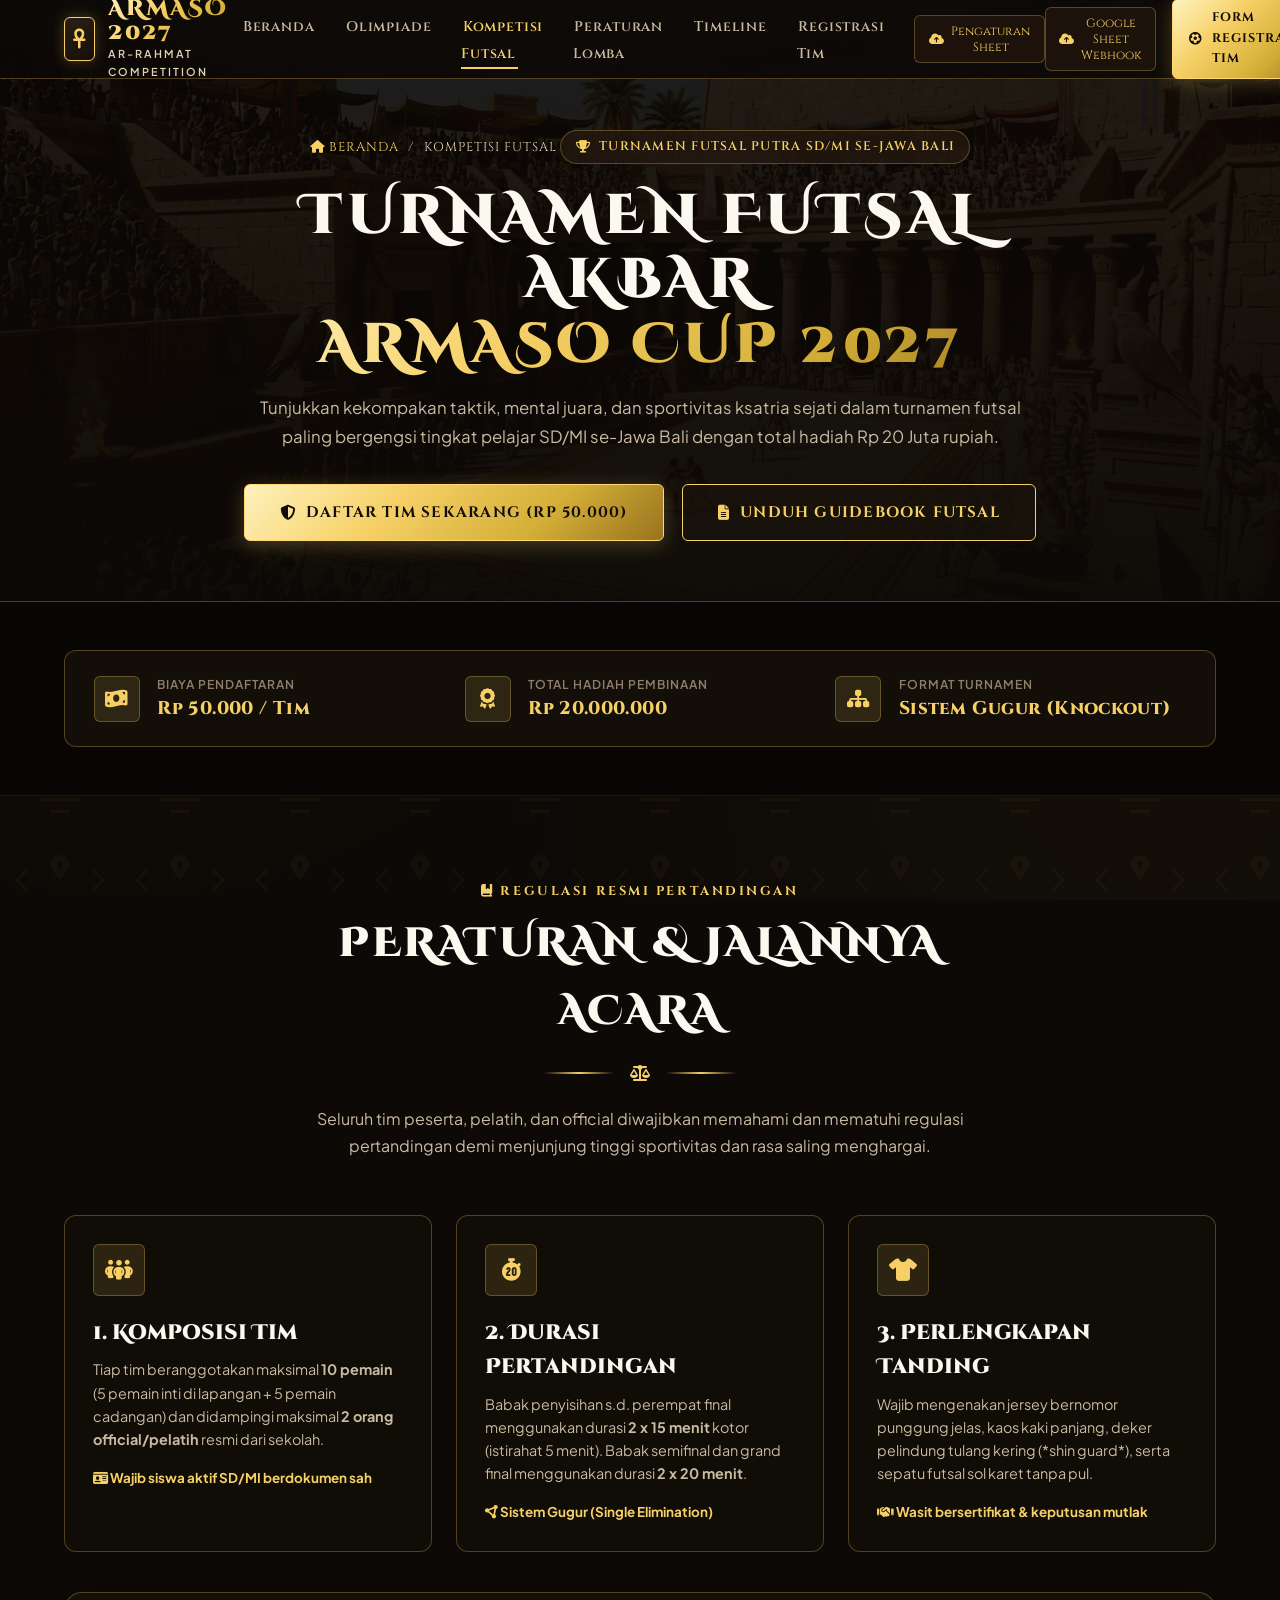
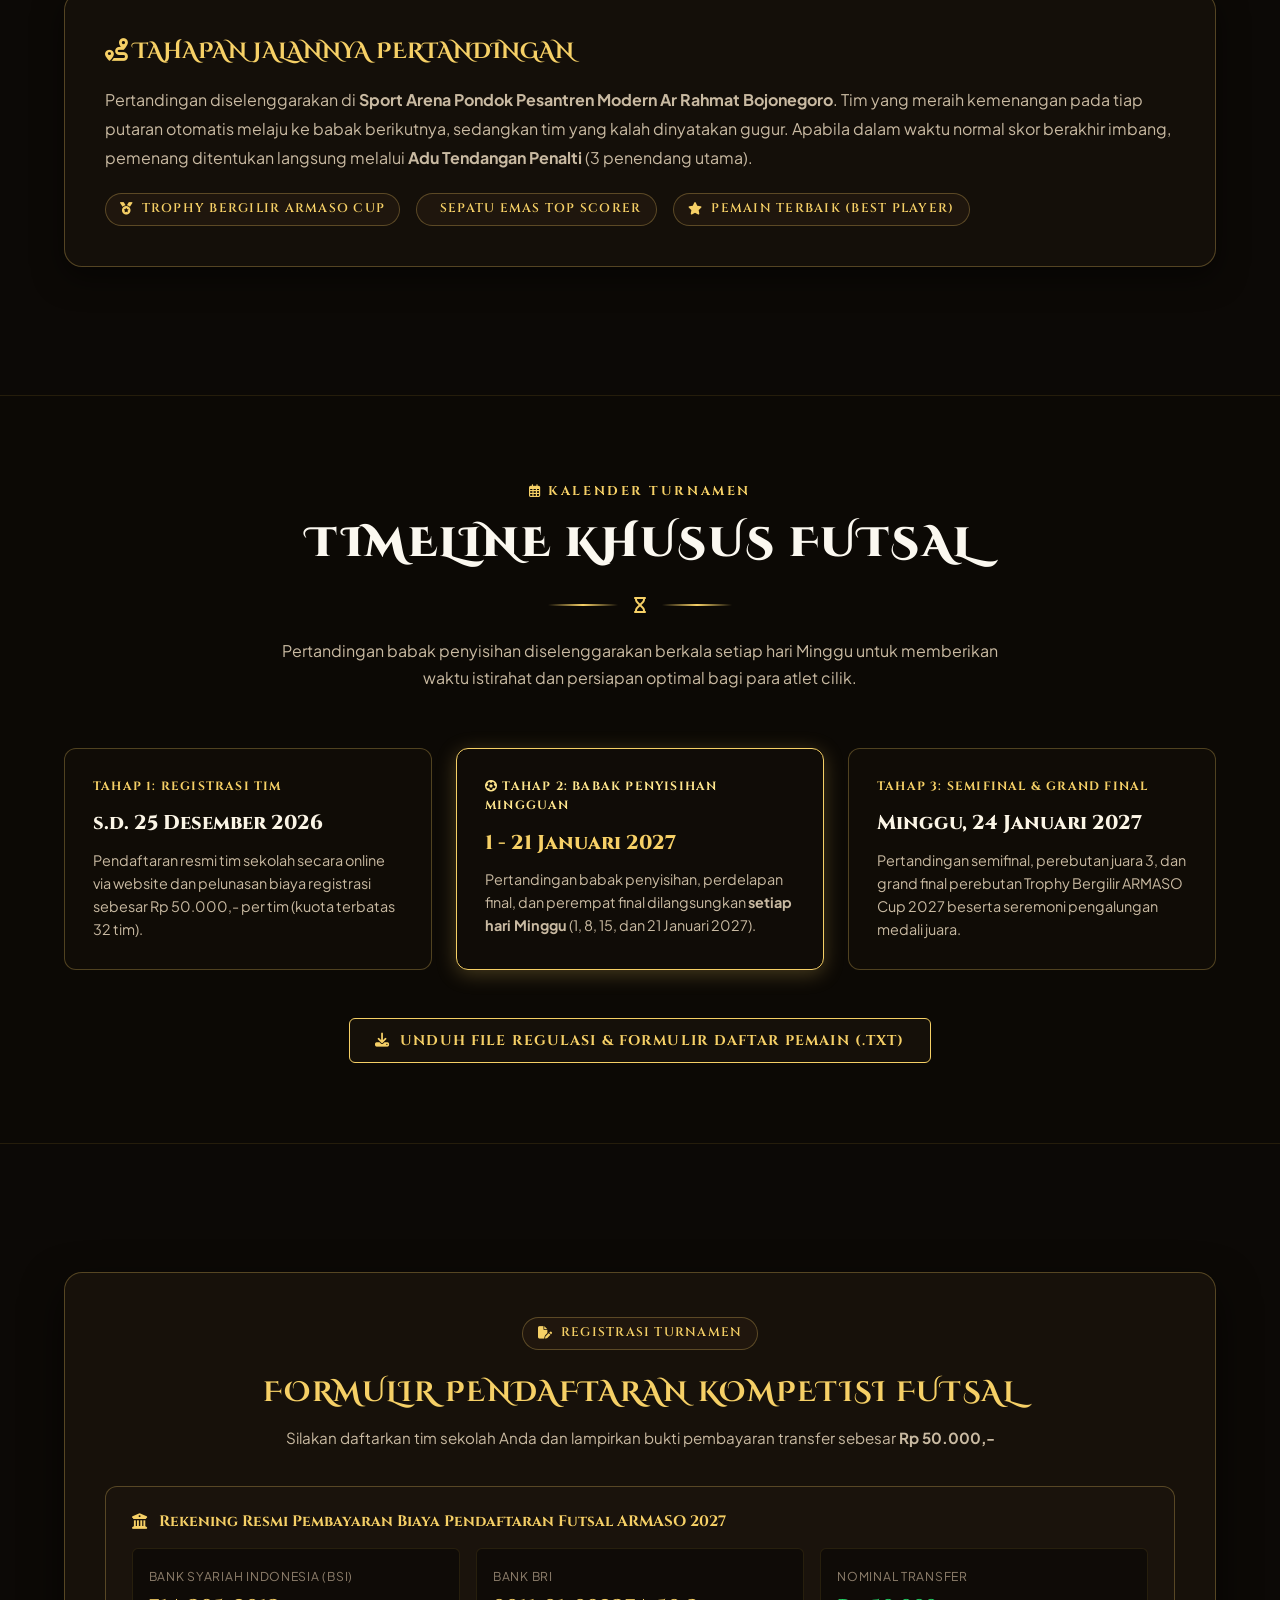
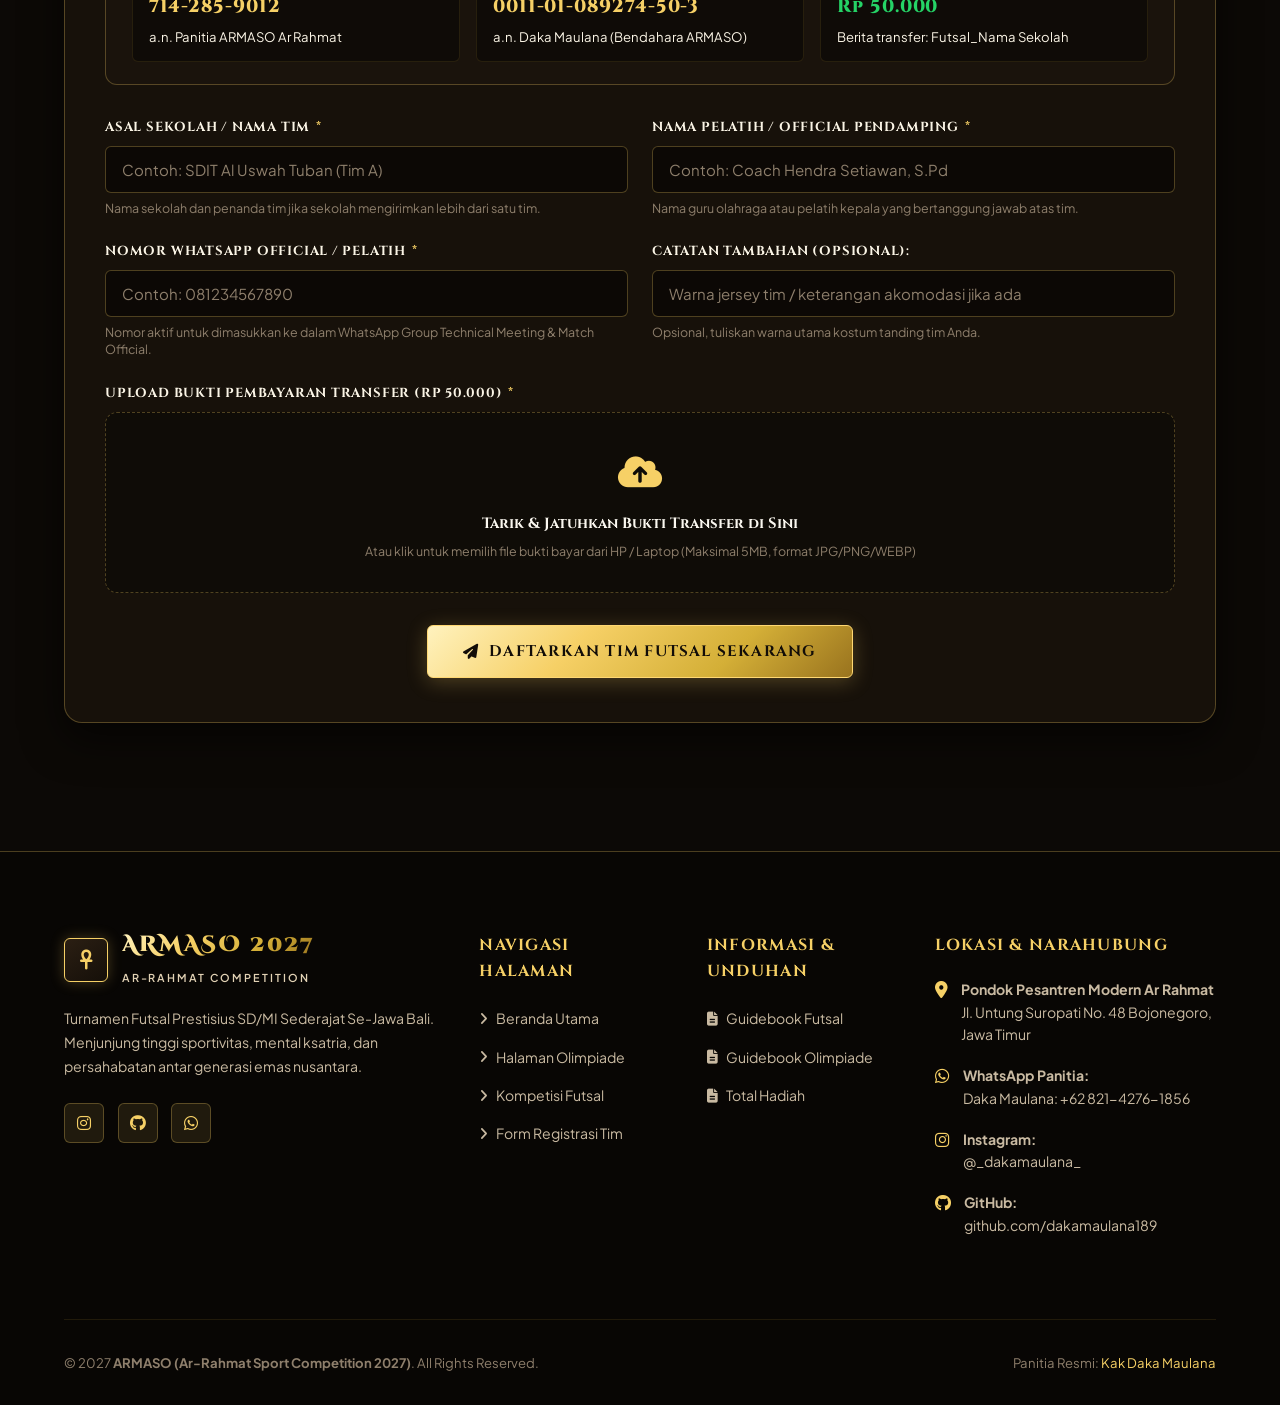
==== futsal.html @ d07300d5 "fix: update google apps script url" ====
<!DOCTYPE html>
<html lang="id">
<head>
  <meta charset="UTF-8">
  <meta name="viewport" content="width=device-width, initial-scale=1.0">
  <title>Kompetisi Futsal Putra SD/MI | ARMASO 2027</title>
  
  <!-- SEO & Meta Tags -->
  <meta name="description" content="Pendaftaran Resmi Kompetisi Futsal Putra SD/MI Sederajat Se-Jawa Bali ARMASO 2027. Biaya pendaftaran Rp 50.000/tim, Total Hadiah Rp 20 Juta + Trophy Bergilir ARMASO Cup.">
  <meta name="keywords" content="Kompetisi Futsal SD, Turnamen Futsal SD Jawa Bali, Armaso 2027 Futsal, Ar Rahmat Bojonegoro Futsal, Lomba Futsal Pelajar">
  <meta name="author" content="Panitia ARMASO 2027">
  
  <!-- Favicon -->
  <link rel="icon" type="image/svg+xml" href="data:image/svg+xml,<svg xmlns='http://www.w3.org/2000/svg' viewBox='0 0 24 24' fill='%23f6d066'><path d='M12 2L1 21h22L12 2zm0 4.5l6.5 11.5h-13L12 6.5z'/></svg>">
  
  <!-- Google Fonts: Cinzel & Plus Jakarta Sans -->
  <link rel="preconnect" href="https://fonts.googleapis.com">
  <link rel="preconnect" href="https://fonts.gstatic.com" crossorigin>
  <link href="https://fonts.googleapis.com/css2?family=Cinzel+Decorative:wght@700;900&family=Cinzel:wght@600;700;800;900&family=Plus+Jakarta+Sans:wght@300;400;500;600;700;800&display=swap" rel="stylesheet">
  
  <!-- FontAwesome 6 Icons -->
  <link rel="stylesheet" href="https://cdnjs.cloudflare.com/ajax/libs/font-awesome/6.5.1/css/all.min.css">
  
  <!-- Custom CSS -->
  <link rel="stylesheet" href="css/style.css">
</head>
<body>

  <!-- Subtle Hieroglyphic Background -->
  <div class="hieroglyph-backdrop" aria-hidden="true"></div>

  <div class="main-wrapper">
    
    <!-- Navigation Bar -->
    <header class="navbar" id="navbar">
      <div class="container nav-container">
        <!-- Logo -->
        <a href="index.html" class="brand-logo">
          <div class="brand-crest">
            <i class="fa-solid fa-ankh"></i>
          </div>
          <div class="brand-text">
            <span class="brand-title">ARMASO 2027</span>
            <span class="brand-subtitle">AR-RAHMAT COMPETITION</span>
          </div>
        </a>

        <!-- Menu -->
        <nav>
          <ul class="nav-menu" id="nav-menu">
            <li><a href="index.html" class="nav-link">Beranda</a></li>
            <li><a href="olimpiade.html" class="nav-link">Olimpiade</a></li>
            <li><a href="futsal.html" class="nav-link active">Kompetisi Futsal</a></li>
            <li><a href="#peraturan" class="nav-link">Peraturan Lomba</a></li>
            <li><a href="#timeline" class="nav-link">Timeline</a></li>
            <li><a href="#daftar" class="nav-link">Registrasi Tim</a></li>
            
            <li class="nav-actions-mobile">
              <button type="button" class="btn-admin-config" id="btn-open-gas-mobile">
                <i class="fa-solid fa-cloud-arrow-up"></i> Pengaturan Sheet
              </button>
            </li>
          </ul>
        </nav>

        <div class="nav-actions">
          <button type="button" class="btn-admin-config" id="btn-open-gas-config" title="Konfigurasi URL Google Apps Script Webhook">
            <i class="fa-solid fa-cloud-arrow-up"></i> Google Sheet Webhook
          </button>
          <a href="#daftar" class="btn btn-gold btn-sm">
            <i class="fa-solid fa-futbol"></i> Form Registrasi Tim
          </a>
        </div>

        <button class="nav-toggle" id="nav-toggle" aria-label="Buka Menu Navigasi">
          <span></span>
          <span></span>
          <span></span>
        </button>
      </div>
    </header>

    <!-- Subpage Hero Banner -->
    <section class="subpage-hero">
      <div class="subpage-hero-bg">
        <img src="assets/images/futsal-arena.jpg" alt="Arena Koloseum Olahraga Klasik ARMASO 2027">
      </div>
      <div class="subpage-hero-overlay"></div>

      <div class="container subpage-hero-content">
        <div class="breadcrumb-egypt">
          <a href="index.html"><i class="fa-solid fa-house"></i> Beranda</a>
          <span>/</span>
          <span>Kompetisi Futsal</span>
        </div>

        <div class="badge-egypt">
          <i class="fa-solid fa-trophy"></i> Turnamen Futsal Putra SD/MI Se-Jawa Bali
        </div>

        <h1 class="hero-title-main" style="font-size: clamp(2rem, 4.5vw, 3.5rem);">
          TURNAMEN FUTSAL AKBAR
          <span class="hero-title-gold">ARMASO CUP 2027</span>
        </h1>

        <p class="hero-description" style="margin: 0 auto 2rem; max-width: 780px;">
          Tunjukkan kekompakan taktik, mental juara, dan sportivitas ksatria sejati dalam turnamen futsal paling bergengsi tingkat pelajar SD/MI se-Jawa Bali dengan total hadiah Rp 20 Juta rupiah.
        </p>

        <div class="hero-cta-group" style="justify-content: center; margin-bottom: 0;">
          <a href="#daftar" class="btn btn-gold btn-lg">
            <i class="fa-solid fa-shield-halved"></i> Daftar Tim Sekarang (Rp 50.000)
          </a>
          <button type="button" class="btn btn-outline-gold btn-lg" id="btn-download-guidebook-futsal">
            <i class="fa-solid fa-file-lines"></i> Unduh Guidebook Futsal
          </button>
        </div>
      </div>
    </section>

    <!-- Overview Highlights Strip -->
    <section class="section" style="padding: 3rem 0; background: var(--bg-darker); border-bottom: 1px solid var(--border-subtle);">
      <div class="container">
        <div class="hero-highlights-strip">
          <div class="highlight-item">
            <div class="highlight-icon">
              <i class="fa-solid fa-money-bill-wave"></i>
            </div>
            <div>
              <span class="highlight-label">Biaya Pendaftaran</span>
              <span class="highlight-value">Rp 50.000 / Tim</span>
            </div>
          </div>

          <div class="highlight-item">
            <div class="highlight-icon">
              <i class="fa-solid fa-award"></i>
            </div>
            <div>
              <span class="highlight-label">Total Hadiah Pembinaan</span>
              <span class="highlight-value">Rp 20.000.000</span>
            </div>
          </div>

          <div class="highlight-item">
            <div class="highlight-icon">
              <i class="fa-solid fa-sitemap"></i>
            </div>
            <div>
              <span class="highlight-label">Format Turnamen</span>
              <span class="highlight-value">Sistem Gugur (Knockout)</span>
            </div>
          </div>
        </div>
      </div>
    </section>

    <!-- Peraturan dan Jalannya Acara Section -->
    <section class="section" id="peraturan">
      <div class="container">
        <div class="section-header">
          <span class="section-tag"><i class="fa-solid fa-book-bookmark"></i> Regulasi Resmi Pertandingan</span>
          <h2 class="section-title">PERATURAN & JALANNYA ACARA</h2>
          <div class="egyptian-divider">
            <i class="fa-solid fa-scale-balanced"></i>
          </div>
          <p class="section-subtitle">
            Seluruh tim peserta, pelatih, dan official diwajibkan memahami dan mematuhi regulasi pertandingan demi menjunjung tinggi sportivitas dan rasa saling menghargai.
          </p>
        </div>

        <div class="subjects-grid">
          <!-- Aturan 1: Komposisi Tim -->
          <div class="subject-card">
            <div class="subject-icon-box">
              <i class="fa-solid fa-people-group"></i>
            </div>
            <h3 class="subject-title">1. Komposisi Tim</h3>
            <p class="subject-desc">
              Tiap tim beranggotakan maksimal <strong>10 pemain</strong> (5 pemain inti di lapangan + 5 pemain cadangan) dan didampingi maksimal <strong>2 orang official/pelatih</strong> resmi dari sekolah.
            </p>
            <div style="margin-top: 1rem; font-size: 0.84rem; color: var(--gold-primary); font-weight: 700;">
              <i class="fa-solid fa-id-card"></i> Wajib siswa aktif SD/MI berdokumen sah
            </div>
          </div>

          <!-- Aturan 2: Format & Waktu Pertandingan -->
          <div class="subject-card">
            <div class="subject-icon-box">
              <i class="fa-solid fa-stopwatch-20"></i>
            </div>
            <h3 class="subject-title">2. Durasi Pertandingan</h3>
            <p class="subject-desc">
              Babak penyisihan s.d. perempat final menggunakan durasi <strong>2 x 15 menit</strong> kotor (istirahat 5 menit). Babak semifinal dan grand final menggunakan durasi <strong>2 x 20 menit</strong>.
            </p>
            <div style="margin-top: 1rem; font-size: 0.84rem; color: var(--gold-primary); font-weight: 700;">
              <i class="fa-solid fa-circle-nodes"></i> Sistem Gugur (Single Elimination)
            </div>
          </div>

          <!-- Aturan 3: Perlengkapan & Fair Play -->
          <div class="subject-card">
            <div class="subject-icon-box">
              <i class="fa-solid fa-shirt"></i>
            </div>
            <h3 class="subject-title">3. Perlengkapan Tanding</h3>
            <p class="subject-desc">
              Wajib mengenakan jersey bernomor punggung jelas, kaos kaki panjang, deker pelindung tulang kering (*shin guard*), serta sepatu futsal sol karet tanpa pul.
            </p>
            <div style="margin-top: 1rem; font-size: 0.84rem; color: var(--gold-primary); font-weight: 700;">
              <i class="fa-solid fa-handshake"></i> Wasit bersertifikat & keputusan mutlak
            </div>
          </div>
        </div>

        <!-- Event Walkthrough Explanation Card -->
        <div class="event-overview-card" style="margin-top: 2rem;">
          <h3 style="font-family: var(--font-royal); font-size: 1.4rem; color: var(--gold-primary); margin-bottom: 1rem;">
            <i class="fa-solid fa-route"></i> TAHAPAN JALANNYA PERTANDINGAN
          </h3>
          <p style="color: var(--text-secondary); line-height: 1.8; margin-bottom: 1.25rem;">
            Pertandingan diselenggarakan di <strong>Sport Arena Pondok Pesantren Modern Ar Rahmat Bojonegoro</strong>. Tim yang meraih kemenangan pada tiap putaran otomatis melaju ke babak berikutnya, sedangkan tim yang kalah dinyatakan gugur. Apabila dalam waktu normal skor berakhir imbang, pemenang ditentukan langsung melalui <strong>Adu Tendangan Penalti</strong> (3 penendang utama).
          </p>
          <div style="display: flex; gap: 1rem; flex-wrap: wrap;">
            <div class="badge-egypt" style="margin-bottom: 0;">
              <i class="fa-solid fa-medal"></i> Trophy Bergilir ARMASO Cup
            </div>
            <div class="badge-egypt" style="margin-bottom: 0;">
              <i class="fa-solid fa-boot"></i> Sepatu Emas Top Scorer
            </div>
            <div class="badge-egypt" style="margin-bottom: 0;">
              <i class="fa-solid fa-star"></i> Pemain Terbaik (Best Player)
            </div>
          </div>
        </div>
      </div>
    </section>

    <!-- Timeline Khusus Futsal Section -->
    <section class="section" id="timeline" style="background: rgba(14, 10, 6, 0.7); border-top: 1px solid var(--border-subtle); border-bottom: 1px solid var(--border-subtle);">
      <div class="container">
        <div class="section-header">
          <span class="section-tag"><i class="fa-regular fa-calendar-days"></i> Kalender Turnamen</span>
          <h2 class="section-title">TIMELINE KHUSUS FUTSAL</h2>
          <div class="egyptian-divider">
            <i class="fa-solid fa-hourglass"></i>
          </div>
          <p class="section-subtitle">
            Pertandingan babak penyisihan diselenggarakan berkala setiap hari Minggu untuk memberikan waktu istirahat dan persiapan optimal bagi para atlet cilik.
          </p>
        </div>

        <div class="timeline-stepper">
          <!-- Step 1: Pendaftaran -->
          <div class="timeline-step">
            <span class="timeline-step-badge">Tahap 1: Registrasi Tim</span>
            <div class="timeline-date">s.d. 25 Desember 2026</div>
            <p class="timeline-desc">
              Pendaftaran resmi tim sekolah secara online via website dan pelunasan biaya registrasi sebesar Rp 50.000,- per tim (kuota terbatas 32 tim).
            </p>
          </div>

          <!-- Step 2: Penyisihan -->
          <div class="timeline-step" style="border-color: var(--gold-primary); box-shadow: var(--gold-glow-soft);">
            <span class="timeline-step-badge" style="color: #ffe68d;"><i class="fa-solid fa-futbol"></i> Tahap 2: Babak Penyisihan Mingguan</span>
            <div class="timeline-date" style="color: var(--gold-primary);">1 - 21 Januari 2027</div>
            <p class="timeline-desc">
              Pertandingan babak penyisihan, perdelapan final, dan perempat final dilangsungkan <strong>setiap hari Minggu</strong> (1, 8, 15, dan 21 Januari 2027).
            </p>
          </div>

          <!-- Step 3: Grand Final -->
          <div class="timeline-step">
            <span class="timeline-step-badge">Tahap 3: Semifinal & Grand Final</span>
            <div class="timeline-date">Minggu, 24 Januari 2027</div>
            <p class="timeline-desc">
              Pertandingan semifinal, perebutan juara 3, dan grand final perebutan Trophy Bergilir ARMASO Cup 2027 beserta seremoni pengalungan medali juara.
            </p>
          </div>
        </div>

        <div style="margin-top: 3rem; text-align: center;">
          <button type="button" class="btn btn-outline-gold" id="btn-download-guidebook-futsal-2">
            <i class="fa-solid fa-download"></i> Unduh File Regulasi & Formulir Daftar Pemain (.txt)
          </button>
        </div>
      </div>
    </section>

    <!-- FORM PENDAFTARAN FUTSAL -->
    <section class="section" id="daftar">
      <div class="container">
        <div class="form-section-wrapper">
          <div class="form-header">
            <span class="badge-egypt"><i class="fa-solid fa-file-pen"></i> Registrasi Turnamen</span>
            <h3>FORMULIR PENDAFTARAN KOMPETISI FUTSAL</h3>
            <p>Silakan daftarkan tim sekolah Anda dan lampirkan bukti pembayaran transfer sebesar <strong>Rp 50.000,-</strong></p>
          </div>

          <!-- Payment Info Banner -->
          <div class="payment-info-banner">
            <div class="payment-info-header">
              <i class="fa-solid fa-building-columns"></i>
              <span>Rekening Resmi Pembayaran Biaya Pendaftaran Futsal ARMASO 2027</span>
            </div>
            <div class="payment-bank-details">
              <div class="bank-card">
                <span class="bank-name">Bank Syariah Indonesia (BSI)</span>
                <div class="bank-account">714-285-9012</div>
                <div class="bank-holder">a.n. Panitia ARMASO Ar Rahmat</div>
              </div>
              <div class="bank-card">
                <span class="bank-name">Bank BRI</span>
                <div class="bank-account">0011-01-089274-50-3</div>
                <div class="bank-holder">a.n. Daka Maulana (Bendahara ARMASO)</div>
              </div>
              <div class="bank-card">
                <span class="bank-name">Nominal Transfer</span>
                <div class="bank-account" style="color: #25d366;">Rp 50.000</div>
                <div class="bank-holder">Berita transfer: Futsal_Nama Sekolah</div>
              </div>
            </div>
          </div>

          <!-- FORM -->
          <form id="form-futsal" novalidate>
            <div class="form-grid">
              <!-- Asal Sekolah / Nama Tim -->
              <div class="form-group">
                <label class="form-label" for="futsal-sekolah">
                  Asal Sekolah / Nama Tim <span class="required">*</span>
                </label>
                <input type="text" class="form-control" id="futsal-sekolah" placeholder="Contoh: SDIT Al Uswah Tuban (Tim A)" required>
                <span class="form-help">Nama sekolah dan penanda tim jika sekolah mengirimkan lebih dari satu tim.</span>
              </div>

              <!-- Nama Pelatih / Official -->
              <div class="form-group">
                <label class="form-label" for="futsal-official">
                  Nama Pelatih / Official Pendamping <span class="required">*</span>
                </label>
                <input type="text" class="form-control" id="futsal-official" placeholder="Contoh: Coach Hendra Setiawan, S.Pd" required>
                <span class="form-help">Nama guru olahraga atau pelatih kepala yang bertanggung jawab atas tim.</span>
              </div>

              <!-- Nomor WhatsApp Official -->
              <div class="form-group">
                <label class="form-label" for="futsal-wa">
                  Nomor WhatsApp Official / Pelatih <span class="required">*</span>
                </label>
                <input type="tel" class="form-control" id="futsal-wa" placeholder="Contoh: 081234567890" required>
                <span class="form-help">Nomor aktif untuk dimasukkan ke dalam WhatsApp Group Technical Meeting & Match Official.</span>
              </div>

              <!-- Catatan Tambahan (Opsional) -->
              <div class="form-group">
                <label class="form-label" for="futsal-notes">Catatan Tambahan (Opsional):</label>
                <input type="text" class="form-control" id="futsal-notes" placeholder="Warna jersey tim / keterangan akomodasi jika ada">
                <span class="form-help">Opsional, tuliskan warna utama kostum tanding tim Anda.</span>
              </div>

              <!-- File Upload Bukti Pembayaran -->
              <div class="form-group full-width">
                <label class="form-label">
                  Upload Bukti Pembayaran Transfer (Rp 50.000) <span class="required">*</span>
                </label>
                
                <!-- Dropzone Area -->
                <div class="file-upload-card" id="futsal-dropzone">
                  <input type="file" id="futsal-file" class="file-upload-input" accept="image/jpeg,image/png,image/webp">
                  <div class="file-upload-icon">
                    <i class="fa-solid fa-cloud-arrow-up"></i>
                  </div>
                  <div class="file-upload-text">Tarik & Jatuhkan Bukti Transfer di Sini</div>
                  <div class="file-upload-hint">Atau klik untuk memilih file bukti bayar dari HP / Laptop (Maksimal 5MB, format JPG/PNG/WEBP)</div>
                </div>

                <!-- Preview Area -->
                <div class="file-preview-wrap" id="futsal-preview-wrap">
                  <div class="file-preview-info">
                    <img src="" alt="Thumbnail Bukti Bayar Futsal" class="file-preview-thumb" id="futsal-preview-thumb">
                    <div class="file-details">
                      <span class="file-name" id="futsal-filename">bukti-transfer.jpg</span>
                      <span class="file-size" id="futsal-filesize">0 KB</span>
                    </div>
                  </div>
                  <button type="button" class="btn-remove-file" id="futsal-remove-file" title="Hapus file ini dan pilih ulang">
                    <i class="fa-solid fa-trash-can"></i>
                  </button>
                </div>
              </div>
            </div>

            <!-- Submit Button -->
            <div class="form-submit-row">
              <button type="submit" class="btn btn-gold btn-lg btn-submit-form" id="btn-submit-futsal">
                <i class="fa-solid fa-paper-plane"></i> Daftarkan Tim Futsal Sekarang
              </button>
            </div>
          </form>
        </div>
      </div>
    </section>

    <!-- Footer Resmi -->
    <footer class="footer" id="lokasi-kontak">
      <div class="container">
        <div class="footer-grid">
          <div class="footer-col-brand">
            <a href="index.html" class="brand-logo" style="margin-bottom: 1.25rem;">
              <div class="brand-crest">
                <i class="fa-solid fa-ankh"></i>
              </div>
              <div class="brand-text">
                <span class="brand-title">ARMASO 2027</span>
                <span class="brand-subtitle">AR-RAHMAT COMPETITION</span>
              </div>
            </a>
            <p class="footer-about-text">
              Turnamen Futsal Prestisius SD/MI Sederajat Se-Jawa Bali. Menjunjung tinggi sportivitas, mental ksatria, dan persahabatan antar generasi emas nusantara.
            </p>
            <div class="footer-social-row">
              <a href="https://instagram.com/_dakamaulana_" target="_blank" rel="noopener noreferrer" class="social-btn" title="Instagram Panitia @_dakamaulana_">
                <i class="fa-brands fa-instagram"></i>
              </a>
              <a href="https://github.com/dakamaulana189" target="_blank" rel="noopener noreferrer" class="social-btn" title="GitHub Repository">
                <i class="fa-brands fa-github"></i>
              </a>
              <a href="https://wa.me/6282142761856" target="_blank" rel="noopener noreferrer" class="social-btn" title="WhatsApp Panitia">
                <i class="fa-brands fa-whatsapp"></i>
              </a>
            </div>
          </div>

          <div>
            <h4 class="footer-col-title">Navigasi Halaman</h4>
            <ul class="footer-links">
              <li><a href="index.html"><i class="fa-solid fa-angle-right"></i> Beranda Utama</a></li>
              <li><a href="olimpiade.html"><i class="fa-solid fa-angle-right"></i> Halaman Olimpiade</a></li>
              <li><a href="futsal.html"><i class="fa-solid fa-angle-right"></i> Kompetisi Futsal</a></li>
              <li><a href="#daftar"><i class="fa-solid fa-angle-right"></i> Form Registrasi Tim</a></li>
            </ul>
          </div>

          <div>
            <h4 class="footer-col-title">Informasi & Unduhan</h4>
            <ul class="footer-links">
              <li><a href="javascript:void(0)" id="btn-download-guidebook-futsal-footer"><i class="fa-solid fa-file-lines"></i> Guidebook Futsal</a></li>
              <li><a href="javascript:void(0)" id="btn-download-guidebook-olymp-footer"><i class="fa-solid fa-file-lines"></i> Guidebook Olimpiade</a></li>
              <li><a href="index.html#biaya-hadiah"><i class="fa-solid fa-file-lines"></i> Total Hadiah</a></li>
            </ul>
          </div>

          <div>
            <h4 class="footer-col-title">Lokasi & Narahubung</h4>
            <div class="footer-contact-item">
              <i class="fa-solid fa-location-dot"></i>
              <div>
                <strong>Pondok Pesantren Modern Ar Rahmat</strong><br>
                Jl. Untung Suropati No. 48 Bojonegoro, Jawa Timur
              </div>
            </div>

            <div class="footer-contact-item">
              <i class="fa-brands fa-whatsapp"></i>
              <div>
                <strong>WhatsApp Panitia:</strong><br>
                <a href="https://wa.me/6282142761856" target="_blank" rel="noopener noreferrer">
                  Daka Maulana: +62 821-4276-1856
                </a>
              </div>
            </div>

            <div class="footer-contact-item">
              <i class="fa-brands fa-instagram"></i>
              <div>
                <strong>Instagram:</strong><br>
                <a href="https://instagram.com/_dakamaulana_" target="_blank" rel="noopener noreferrer">@_dakamaulana_</a>
              </div>
            </div>

            <div class="footer-contact-item">
              <i class="fa-brands fa-github"></i>
              <div>
                <strong>GitHub:</strong><br>
                <a href="https://github.com/dakamaulana189" target="_blank" rel="noopener noreferrer">github.com/dakamaulana189</a>
              </div>
            </div>
          </div>
        </div>

        <div class="footer-bottom">
          <div>&copy; 2027 <strong>ARMASO (Ar-Rahmat Sport Competition 2027)</strong>. All Rights Reserved.</div>
          <div>Panitia Resmi: <a href="https://wa.me/6282142761856">Kak Daka Maulana</a></div>
        </div>
      </div>
    </footer>

  </div>

  <!-- SUCCESS MODAL WITH WHATSAPP CONFIRMATION -->
  <div class="modal-overlay" id="success-modal">
    <div class="modal-box">
      <button class="modal-close-btn" aria-label="Tutup"><i class="fa-solid fa-xmark"></i></button>
      <div class="modal-success-icon">
        <i class="fa-solid fa-check"></i>
      </div>
      <h3 class="modal-title">PENDAFTARAN TIM BERHASIL!</h3>
      <p class="modal-desc">
        Data tim dan berkas bukti pembayaran telah berhasil diterima oleh sistem panitia ARMASO 2027.
      </p>

      <div class="reg-id-display-card">
        <span class="reg-id-label">Kode Registrasi Tim Anda:</span>
        <div class="reg-id-code" id="modal-reg-id">ARM-FUT-00000</div>
        <span style="font-size: 0.78rem; color: var(--text-secondary);">Harap simpan kode registrasi ini untuk verifikasi kartu peserta.</span>
      </div>

      <div class="modal-actions">
        <a href="#" target="_blank" rel="noopener noreferrer" class="btn btn-whatsapp-confirm btn-lg" id="modal-btn-whatsapp">
          <i class="fa-brands fa-whatsapp"></i> Konfirmasi ke WhatsApp Kak Daka Maulana
        </a>
        <button type="button" class="btn btn-outline-gold btn-close-modal">
          Tutup & Kembali
        </button>
      </div>
    </div>
  </div>

  <!-- GUIDEBOOK MODAL -->
  <div class="modal-overlay" id="guidebook-modal">
    <div class="modal-box">
      <button class="modal-close-btn" aria-label="Tutup"><i class="fa-solid fa-xmark"></i></button>
      <h3 class="modal-title" id="guidebook-modal-title">Buku Regulasi Futsal ARMASO 2027</h3>
      <p class="modal-desc">Pelajari ketentuan pertandingan, susunan pemain, durasi, dan format sistem gugur turnamen.</p>
      <div id="guidebook-modal-body"></div>
      <div class="modal-actions" style="margin-top: 1.5rem;">
        <button type="button" class="btn btn-gold" id="btn-guidebook-download-action">
          <i class="fa-solid fa-download"></i> Unduh File Regulasi (.txt)
        </button>
        <button type="button" class="btn btn-outline-gold btn-close-modal">
          Tutup
        </button>
      </div>
    </div>
  </div>

  <!-- GOOGLE APPS SCRIPT WEBHOOK CONFIG MODAL -->
  <div class="modal-overlay" id="webhook-config-modal">
    <div class="modal-box">
      <button class="modal-close-btn" aria-label="Tutup"><i class="fa-solid fa-xmark"></i></button>
      <h3 class="modal-title"><i class="fa-solid fa-database"></i> Integrasi Google Spreadsheet</h3>
      <p class="modal-desc">
        Data form di website ini dikirimkan secara otomatis ke Google Apps Script Webhook panitia untuk dicatat ke Google Sheets dan Google Drive.
      </p>

      <div class="form-group" style="margin-bottom: 1.5rem;">
        <label class="form-label" for="gas-webhook-url-input">URL Webhook Google Apps Script (/exec):</label>
        <input type="url" class="form-control" id="gas-webhook-url-input" placeholder="https://script.google.com/macros/s/.../exec">
        <span class="form-help">Default sudah terhubung ke webhook panitia ARMASO 2027.</span>
      </div>

      <div class="modal-actions">
        <button type="button" class="btn btn-gold" id="btn-save-gas-url">
          <i class="fa-solid fa-floppy-disk"></i> Simpan URL Webhook
        </button>
        <button type="button" class="btn btn-outline-gold" id="btn-reset-gas-url">
          <i class="fa-solid fa-rotate-left"></i> Reset ke Bawaan
        </button>
      </div>
    </div>
  </div>

  <!-- Scripts -->
  <script src="js/app.js"></script>
  <script src="js/registration.js"></script>
  <script>
    document.getElementById('btn-download-guidebook-futsal-2')?.addEventListener('click', () => {
      document.getElementById('btn-download-guidebook-futsal')?.click();
    });
    document.getElementById('btn-download-guidebook-futsal-footer')?.addEventListener('click', () => {
      document.getElementById('btn-download-guidebook-futsal')?.click();
    });
    document.getElementById('btn-download-guidebook-olymp-footer')?.addEventListener('click', () => {
      document.getElementById('btn-download-guidebook-olymp')?.click();
    });
  </script>
</body>
</html>
---- css/style.css ----
/* ==========================================================================
   ARMASO 2027 - CLASSIC & MAJESTIC EGYPTIAN DESIGN SYSTEM
   Ar-Rahmat Mathematic, Science, Social Olympiad & Sport Competition
   Pondok Pesantren Modern Ar Rahmat Bojonegoro, Jawa Timur
   ========================================================================== */

@import url('https://fonts.googleapis.com/css2?family=Cinzel+Decorative:wght@700;900&family=Cinzel:wght@500;600;700;800;900&family=Plus+Jakarta+Sans:wght@300;400;500;600;700;800&display=swap');

:root {
  /* Classic & Majestic Egyptian Color Palette */
  --gold-primary: #f6d066;
  --gold-bright: #ffe68d;
  --gold-antique: #d4af37;
  --gold-dark: #a17719;
  --gold-deep: #78550f;
  --gold-gradient: linear-gradient(135deg, #fff2be 0%, #f6d066 35%, #d4af37 70%, #99731e 100%);
  --gold-glow-soft: 0 4px 20px rgba(246, 208, 102, 0.25);
  --gold-glow-hover: 0 8px 30px rgba(246, 208, 102, 0.4);

  /* Deep Egyptian Sandstone, Dark Obsidian & Warm Ebony (No Neon) */
  --bg-deep: #0c0906;
  --bg-darker: #080604;
  --bg-card: rgba(22, 16, 11, 0.88);
  --bg-card-hover: rgba(32, 23, 15, 0.95);
  --bg-surface: #17110a;
  --bg-sand-accent: #23180f;
  
  /* Parchment / Papyrus Accents */
  --papyrus-cream: #fbf5e6;
  --papyrus-muted: #e2d2b5;
  --papyrus-gold: #edd8a6;

  /* Typography Colors */
  --text-primary: #fbf8f0;
  --text-secondary: #c9baa2;
  --text-muted: #8e7f6c;
  --text-gold: #f6d066;

  /* Borders & Dividers */
  --border-gold: rgba(246, 208, 102, 0.28);
  --border-gold-light: rgba(246, 208, 102, 0.5);
  --border-subtle: rgba(212, 175, 55, 0.12);
  --border-sand: rgba(142, 127, 108, 0.2);

  /* Typography Families */
  --font-royal: 'Cinzel Decorative', 'Cinzel', serif;
  --font-heading: 'Cinzel', serif;
  --font-body: 'Plus Jakarta Sans', -apple-system, BlinkMacSystemFont, 'Segoe UI', Roboto, sans-serif;

  /* Spacing & Radii */
  --radius-sm: 6px;
  --radius-md: 12px;
  --radius-lg: 18px;
  --radius-full: 9999px;

  /* Transitions */
  --transition-fast: 0.2s ease;
  --transition-normal: 0.3s cubic-bezier(0.16, 1, 0.3, 1);
}

/* ==========================================================================
   RESET & GLOBAL BASE
   ========================================================================== */
*, *::before, *::after {
  box-sizing: border-box;
  margin: 0;
  padding: 0;
}

html {
  font-size: 16px;
  scroll-behavior: smooth;
  background-color: var(--bg-deep);
  color: var(--text-primary);
  overflow-x: hidden;
}

body {
  font-family: var(--font-body);
  background-color: var(--bg-deep);
  color: var(--text-primary);
  line-height: 1.65;
  overflow-x: hidden;
  position: relative;
  background-image: 
    radial-gradient(circle at 50% 0%, rgba(246, 208, 102, 0.08) 0%, transparent 60%),
    radial-gradient(circle at 10% 40%, rgba(161, 119, 25, 0.05) 0%, transparent 50%),
    radial-gradient(circle at 90% 80%, rgba(212, 175, 55, 0.04) 0%, transparent 50%);
  background-attachment: fixed;
}

/* Subtle Ancient Egyptian Hieroglyphic Background Texture (Lightweight SVG) */
.hieroglyph-backdrop {
  position: fixed;
  top: 0;
  left: 0;
  width: 100%;
  height: 100%;
  pointer-events: none;
  z-index: 0;
  opacity: 0.035;
  background-image: url("data:image/svg+xml,%3Csvg width='120' height='120' viewBox='0 0 120 120' xmlns='http://www.w3.org/2000/svg'%3E%3Cpath d='M60 15c-5 0-9 4-9 9 0 7 9 16 9 16s9-9 9-16c0-5-4-9-9-9zm0 6c1.7 0 3 1.3 3 3 0 2.5-3 6.3-3 6.3s-3-3.8-3-6.3c0-1.7 1.3-3 3-3zm-30 45h60v3H30zm10 12h40v3H40zm10 12h20v3H50zm-35-50l12-12 2 2-10 10 10 10-2 2zm90 0l-12-12-2 2 10 10-10 10 2 2z' fill='%23f6d066' fill-rule='evenodd'/%3E%3C/svg%3E");
  background-repeat: repeat;
}

/* Layout Wrapper */
.main-wrapper {
  position: relative;
  z-index: 1;
  min-height: 100vh;
  display: flex;
  flex-direction: column;
}

.container {
  width: 100%;
  max-width: 1200px;
  margin: 0 auto;
  padding: 0 1.5rem;
}

/* ==========================================================================
   NAVIGATION BAR
   ========================================================================== */
.navbar {
  position: fixed;
  top: 0;
  left: 0;
  width: 100%;
  z-index: 1000;
  background: rgba(12, 9, 6, 0.88);
  backdrop-filter: blur(14px);
  -webkit-backdrop-filter: blur(14px);
  border-bottom: 1px solid var(--border-gold);
  transition: background var(--transition-normal), box-shadow var(--transition-normal);
}

.navbar.scrolled {
  background: rgba(10, 7, 4, 0.96);
  box-shadow: 0 10px 30px rgba(0, 0, 0, 0.6), 0 1px 0 rgba(246, 208, 102, 0.35);
}

.nav-container {
  display: flex;
  align-items: center;
  justify-content: space-between;
  height: 78px;
}

/* Brand Logo */
.brand-logo {
  display: flex;
  align-items: center;
  gap: 0.85rem;
  text-decoration: none;
  color: var(--text-primary);
  transition: transform var(--transition-fast);
}

.brand-logo:hover {
  transform: translateY(-1px);
}

.brand-crest {
  width: 44px;
  height: 44px;
  border-radius: var(--radius-sm);
  background: linear-gradient(145deg, #2b1f13, #150f09);
  border: 1.5px solid var(--gold-primary);
  display: flex;
  align-items: center;
  justify-content: center;
  box-shadow: 0 0 14px rgba(246, 208, 102, 0.25);
  color: var(--gold-primary);
  font-size: 1.25rem;
}

.brand-text {
  display: flex;
  flex-direction: column;
}

.brand-title {
  font-family: var(--font-royal);
  font-size: 1.35rem;
  font-weight: 800;
  letter-spacing: 0.12em;
  background: var(--gold-gradient);
  -webkit-background-clip: text;
  -webkit-text-fill-color: transparent;
  text-transform: uppercase;
  line-height: 1.1;
}

.brand-subtitle {
  font-size: 0.68rem;
  letter-spacing: 0.18em;
  color: var(--papyrus-muted);
  text-transform: uppercase;
  font-weight: 600;
}

/* Nav Menu */
.nav-menu {
  display: flex;
  align-items: center;
  gap: 1.85rem;
  list-style: none;
}

.nav-link {
  font-family: var(--font-heading);
  font-size: 0.88rem;
  font-weight: 600;
  letter-spacing: 0.06em;
  color: var(--text-secondary);
  text-decoration: none;
  transition: color var(--transition-fast), border-color var(--transition-fast);
  padding: 0.4rem 0.1rem;
  position: relative;
}

.nav-link::after {
  content: '';
  position: absolute;
  bottom: 0;
  left: 0;
  width: 0;
  height: 2px;
  background: var(--gold-primary);
  transition: width var(--transition-normal);
}

.nav-link:hover,
.nav-link.active {
  color: var(--gold-primary);
}

.nav-link:hover::after,
.nav-link.active::after {
  width: 100%;
}

.nav-actions {
  display: flex;
  align-items: center;
  gap: 1rem;
}

.btn-admin-config {
  background: rgba(35, 24, 15, 0.7);
  border: 1px solid var(--border-gold);
  color: var(--gold-primary);
  font-family: var(--font-heading);
  font-size: 0.75rem;
  padding: 0.45rem 0.85rem;
  border-radius: var(--radius-sm);
  cursor: pointer;
  display: inline-flex;
  align-items: center;
  gap: 0.45rem;
  transition: all var(--transition-fast);
}

.btn-admin-config:hover {
  background: var(--gold-primary);
  color: #0c0906;
}

.nav-toggle {
  display: none;
  background: none;
  border: none;
  cursor: pointer;
  padding: 0.5rem;
  flex-direction: column;
  gap: 5px;
}

.nav-toggle span {
  display: block;
  width: 24px;
  height: 2px;
  background-color: var(--gold-primary);
  transition: transform var(--transition-fast), opacity var(--transition-fast);
}

/* ==========================================================================
   BUTTONS & BADGES
   ========================================================================== */
.btn {
  display: inline-flex;
  align-items: center;
  justify-content: center;
  gap: 0.6rem;
  padding: 0.75rem 1.6rem;
  font-family: var(--font-heading);
  font-size: 0.88rem;
  font-weight: 700;
  letter-spacing: 0.08em;
  text-transform: uppercase;
  text-decoration: none;
  border-radius: var(--radius-sm);
  transition: all var(--transition-normal);
  cursor: pointer;
  border: none;
  box-sizing: border-box;
}

.btn-gold {
  background: var(--gold-gradient);
  color: #120d08;
  box-shadow: var(--gold-glow-soft);
  border: 1px solid #ffd873;
}

.btn-gold:hover {
  box-shadow: var(--gold-glow-hover);
  transform: translateY(-2px);
  filter: brightness(1.06);
}

.btn-outline-gold {
  background: rgba(28, 20, 13, 0.6);
  color: var(--gold-primary);
  border: 1.5px solid var(--gold-primary);
}

.btn-outline-gold:hover {
  background: var(--gold-primary);
  color: #0d0a07;
  box-shadow: var(--gold-glow-soft);
  transform: translateY(-2px);
}

.btn-sm {
  padding: 0.5rem 1rem;
  font-size: 0.78rem;
}

.btn-lg {
  padding: 0.95rem 2.2rem;
  font-size: 0.95rem;
}

.badge-egypt {
  display: inline-flex;
  align-items: center;
  gap: 0.5rem;
  padding: 0.35rem 0.9rem;
  background: rgba(35, 24, 15, 0.85);
  border: 1px solid var(--border-gold);
  border-radius: var(--radius-full);
  font-family: var(--font-heading);
  font-size: 0.78rem;
  font-weight: 600;
  letter-spacing: 0.1em;
  color: var(--gold-primary);
  text-transform: uppercase;
  margin-bottom: 1.25rem;
}

/* ==========================================================================
   HERO BANNER SECTION (CLASSIC & MAJESTIC EGYPTIAN)
   ========================================================================== */
.hero-section {
  position: relative;
  min-height: 92vh;
  display: flex;
  align-items: center;
  padding: 130px 0 60px;
  overflow: hidden;
}

.hero-bg-wrapper {
  position: absolute;
  top: 0;
  left: 0;
  width: 100%;
  height: 100%;
  z-index: -1;
  overflow: hidden;
}

.hero-bg-image {
  width: 100%;
  height: 100%;
  object-fit: cover;
  object-position: center;
  filter: brightness(0.62) contrast(1.1);
  transform: scale(1.02);
  transition: transform 12s ease-out;
}

.hero-overlay-gradient {
  position: absolute;
  top: 0;
  left: 0;
  width: 100%;
  height: 100%;
  background: linear-gradient(
    180deg,
    rgba(12, 9, 6, 0.75) 0%,
    rgba(12, 9, 6, 0.45) 45%,
    rgba(12, 9, 6, 0.85) 85%,
    var(--bg-deep) 100%
  );
}

.hero-content {
  position: relative;
  z-index: 2;
  max-width: 860px;
}

.hero-title-main {
  font-family: var(--font-royal);
  font-size: clamp(2.2rem, 5.2vw, 4rem);
  font-weight: 900;
  line-height: 1.15;
  letter-spacing: 0.08em;
  margin-bottom: 1rem;
  text-transform: uppercase;
}

.hero-title-gold {
  background: var(--gold-gradient);
  -webkit-background-clip: text;
  -webkit-text-fill-color: transparent;
  display: block;
}

.hero-subtitle-tagline {
  font-family: var(--font-heading);
  font-size: 1.15rem;
  font-weight: 600;
  color: var(--papyrus-cream);
  letter-spacing: 0.06em;
  margin-bottom: 1.25rem;
}

.hero-description {
  font-size: 1.05rem;
  color: var(--text-secondary);
  line-height: 1.75;
  margin-bottom: 2rem;
  max-width: 740px;
}

.hero-cta-group {
  display: flex;
  flex-wrap: wrap;
  gap: 1.15rem;
  margin-bottom: 2.75rem;
}

/* Hero Key Highlights Banner */
.hero-highlights-strip {
  display: grid;
  grid-template-columns: repeat(auto-fit, minmax(210px, 1fr));
  gap: 1.25rem;
  background: rgba(22, 16, 11, 0.88);
  border: 1px solid var(--border-gold);
  border-radius: var(--radius-md);
  padding: 1.4rem 1.8rem;
  backdrop-filter: blur(10px);
}

.highlight-item {
  display: flex;
  align-items: center;
  gap: 1.1rem;
}

.highlight-icon {
  width: 46px;
  height: 46px;
  border-radius: var(--radius-sm);
  background: rgba(246, 208, 102, 0.12);
  border: 1px solid var(--border-gold);
  display: flex;
  align-items: center;
  justify-content: center;
  color: var(--gold-primary);
  font-size: 1.25rem;
  flex-shrink: 0;
}

.highlight-label {
  font-size: 0.76rem;
  text-transform: uppercase;
  letter-spacing: 0.08em;
  color: var(--text-muted);
  font-weight: 600;
  display: block;
}

.highlight-value {
  font-family: var(--font-heading);
  font-size: 1.15rem;
  font-weight: 800;
  color: var(--gold-primary);
  letter-spacing: 0.02em;
}

/* ==========================================================================
   SECTION COMMON STYLES
   ========================================================================== */
.section {
  padding: 5rem 0;
  position: relative;
}

.section-header {
  text-align: center;
  max-width: 720px;
  margin: 0 auto 3.5rem;
}

.section-tag {
  display: inline-block;
  font-family: var(--font-heading);
  font-size: 0.8rem;
  letter-spacing: 0.2em;
  text-transform: uppercase;
  color: var(--gold-primary);
  margin-bottom: 0.5rem;
  font-weight: 700;
}

.section-title {
  font-family: var(--font-royal);
  font-size: clamp(1.8rem, 3.2vw, 2.75rem);
  font-weight: 800;
  letter-spacing: 0.06em;
  color: var(--text-primary);
  margin-bottom: 1rem;
  text-transform: uppercase;
}

.section-subtitle {
  font-size: 1rem;
  color: var(--text-secondary);
  line-height: 1.7;
}

/* Golden Hieroglyphic Decorative Divider */
.egyptian-divider {
  display: flex;
  align-items: center;
  justify-content: center;
  gap: 1rem;
  margin: 1.2rem auto 1.5rem;
  color: var(--gold-primary);
}

.egyptian-divider::before,
.egyptian-divider::after {
  content: '';
  height: 1.5px;
  width: 70px;
  background: linear-gradient(90deg, transparent, var(--gold-primary), transparent);
}

/* ==========================================================================
   BIAYA & TOTAL HADIAH COMPARISON CARDS
   ========================================================================== */
.pricing-prize-grid {
  display: grid;
  grid-template-columns: repeat(auto-fit, minmax(320px, 1fr));
  gap: 2rem;
  margin-top: 2rem;
}

.tier-card {
  background: var(--bg-card);
  border: 1.5px solid var(--border-gold);
  border-radius: var(--radius-lg);
  overflow: hidden;
  position: relative;
  transition: transform var(--transition-normal), box-shadow var(--transition-normal), border-color var(--transition-normal);
  display: flex;
  flex-direction: column;
}

.tier-card:hover {
  transform: translateY(-6px);
  box-shadow: 0 16px 40px rgba(0, 0, 0, 0.7), var(--gold-glow-soft);
  border-color: var(--gold-primary);
}

.tier-card-header {
  padding: 2.2rem 2rem 1.6rem;
  background: linear-gradient(180deg, rgba(38, 27, 18, 0.95), rgba(22, 16, 11, 0.8));
  border-bottom: 1px solid var(--border-subtle);
  position: relative;
}

.tier-badge {
  position: absolute;
  top: 1.4rem;
  right: 1.5rem;
  font-size: 0.72rem;
  padding: 0.25rem 0.75rem;
  background: rgba(246, 208, 102, 0.15);
  border: 1px solid var(--gold-primary);
  border-radius: var(--radius-full);
  color: var(--gold-primary);
  font-weight: 700;
  text-transform: uppercase;
  letter-spacing: 0.08em;
}

.tier-icon {
  font-size: 2rem;
  color: var(--gold-primary);
  margin-bottom: 0.75rem;
}

.tier-title {
  font-family: var(--font-royal);
  font-size: 1.6rem;
  font-weight: 800;
  letter-spacing: 0.05em;
  color: var(--text-primary);
  margin-bottom: 0.35rem;
}

.tier-category {
  font-size: 0.85rem;
  color: var(--papyrus-muted);
}

.tier-card-body {
  padding: 2rem;
  display: flex;
  flex-direction: column;
  flex-grow: 1;
}

.tier-metric-box {
  background: rgba(12, 9, 6, 0.6);
  border: 1px solid var(--border-gold);
  border-radius: var(--radius-sm);
  padding: 1.25rem 1.4rem;
  margin-bottom: 1.5rem;
}

.metric-row {
  display: flex;
  align-items: baseline;
  justify-content: space-between;
  margin-bottom: 0.85rem;
}

.metric-row:last-child {
  margin-bottom: 0;
  padding-top: 0.85rem;
  border-top: 1px dashed var(--border-subtle);
}

.metric-title {
  font-size: 0.84rem;
  color: var(--text-secondary);
  text-transform: uppercase;
  letter-spacing: 0.06em;
}

.metric-value-huge {
  font-family: var(--font-heading);
  font-size: 1.5rem;
  font-weight: 900;
  color: var(--gold-primary);
}

.tier-features-list {
  list-style: none;
  margin-bottom: 2rem;
  flex-grow: 1;
}

.tier-features-list li {
  font-size: 0.92rem;
  color: var(--text-secondary);
  margin-bottom: 0.85rem;
  display: flex;
  align-items: flex-start;
  gap: 0.75rem;
  line-height: 1.5;
}

.tier-features-list li i {
  color: var(--gold-primary);
  margin-top: 0.25rem;
}

/* ==========================================================================
   EVENT DETAIL SECTIONS & SUBPAGES
   ========================================================================== */
.subpage-hero {
  position: relative;
  padding: 130px 0 60px;
  background: var(--bg-deep);
  border-bottom: 1px solid var(--border-gold);
  overflow: hidden;
}

.subpage-hero-bg {
  position: absolute;
  top: 0;
  left: 0;
  width: 100%;
  height: 100%;
  z-index: 0;
}

.subpage-hero-bg img {
  width: 100%;
  height: 100%;
  object-fit: cover;
  filter: brightness(0.4) contrast(1.15);
}

.subpage-hero-overlay {
  position: absolute;
  top: 0;
  left: 0;
  width: 100%;
  height: 100%;
  background: linear-gradient(180deg, rgba(12, 9, 6, 0.7) 0%, rgba(12, 9, 6, 0.95) 100%);
}

.subpage-hero-content {
  position: relative;
  z-index: 1;
  text-align: center;
  max-width: 860px;
  margin: 0 auto;
}

.breadcrumb-egypt {
  display: inline-flex;
  align-items: center;
  gap: 0.6rem;
  font-family: var(--font-heading);
  font-size: 0.8rem;
  color: var(--papyrus-muted);
  margin-bottom: 1.2rem;
  text-transform: uppercase;
  letter-spacing: 0.08em;
}

.breadcrumb-egypt a {
  color: var(--gold-primary);
  text-decoration: none;
}

.breadcrumb-egypt a:hover {
  text-decoration: underline;
}

/* Event Overview Card */
.event-overview-card {
  background: var(--bg-card);
  border: 1.5px solid var(--border-gold);
  border-radius: var(--radius-lg);
  padding: 2.5rem;
  margin-bottom: 3rem;
  box-shadow: 0 10px 30px rgba(0, 0, 0, 0.5);
}

/* Subject Grid (Matematika, IPA, IPS) */
.subjects-grid {
  display: grid;
  grid-template-columns: repeat(auto-fit, minmax(280px, 1fr));
  gap: 1.5rem;
  margin: 2.5rem 0;
}

.subject-card {
  background: rgba(18, 13, 8, 0.85);
  border: 1px solid var(--border-gold);
  border-radius: var(--radius-md);
  padding: 1.75rem;
  transition: transform var(--transition-normal), border-color var(--transition-normal);
  position: relative;
}

.subject-card:hover {
  transform: translateY(-4px);
  border-color: var(--gold-primary);
  box-shadow: 0 10px 25px rgba(0, 0, 0, 0.6), var(--gold-glow-soft);
}

.subject-icon-box {
  width: 52px;
  height: 52px;
  border-radius: var(--radius-sm);
  background: rgba(246, 208, 102, 0.12);
  border: 1px solid var(--border-gold);
  display: flex;
  align-items: center;
  justify-content: center;
  color: var(--gold-primary);
  font-size: 1.4rem;
  margin-bottom: 1.25rem;
}

.subject-title {
  font-family: var(--font-royal);
  font-size: 1.3rem;
  font-weight: 800;
  color: var(--text-primary);
  margin-bottom: 0.5rem;
}

.subject-desc {
  font-size: 0.9rem;
  color: var(--text-secondary);
  line-height: 1.6;
}

/* Timeline Cards */
.timeline-stepper {
  display: grid;
  grid-template-columns: repeat(auto-fit, minmax(280px, 1fr));
  gap: 1.5rem;
  margin: 2rem 0;
}

.timeline-step {
  background: rgba(18, 13, 8, 0.85);
  border: 1px solid var(--border-gold);
  border-radius: var(--radius-md);
  padding: 1.75rem;
  position: relative;
}

.timeline-step-badge {
  font-family: var(--font-heading);
  font-size: 0.75rem;
  color: var(--gold-primary);
  font-weight: 700;
  text-transform: uppercase;
  letter-spacing: 0.1em;
  margin-bottom: 0.6rem;
  display: block;
}

.timeline-date {
  font-family: var(--font-heading);
  font-size: 1.25rem;
  font-weight: 800;
  color: var(--papyrus-cream);
  margin-bottom: 0.6rem;
}

.timeline-desc {
  font-size: 0.9rem;
  color: var(--text-secondary);
  line-height: 1.6;
}

/* ==========================================================================
   REGISTRATION FORM SYSTEM
   ========================================================================== */
.form-section-wrapper {
  background: var(--bg-surface);
  border: 1.5px solid var(--border-gold);
  border-radius: var(--radius-lg);
  padding: 2.75rem 2.5rem;
  margin: 3rem 0;
  box-shadow: 0 16px 40px rgba(0, 0, 0, 0.6);
  position: relative;
}

.form-header {
  text-align: center;
  margin-bottom: 2.25rem;
}

.form-header h3 {
  font-family: var(--font-royal);
  font-size: 1.75rem;
  color: var(--gold-primary);
  letter-spacing: 0.06em;
  margin-bottom: 0.5rem;
  text-transform: uppercase;
}

.form-header p {
  color: var(--text-secondary);
  font-size: 0.95rem;
}

.form-grid {
  display: grid;
  grid-template-columns: repeat(2, 1fr);
  gap: 1.5rem;
}

.form-group {
  display: flex;
  flex-direction: column;
  gap: 0.45rem;
}

.form-group.full-width {
  grid-column: 1 / -1;
}

.form-label {
  font-family: var(--font-heading);
  font-size: 0.82rem;
  font-weight: 700;
  letter-spacing: 0.06em;
  color: var(--papyrus-cream);
  text-transform: uppercase;
}

.form-label .required {
  color: var(--gold-primary);
  margin-left: 2px;
}

.form-control {
  width: 100%;
  background: rgba(10, 7, 4, 0.8);
  border: 1.2px solid var(--border-gold);
  border-radius: var(--radius-sm);
  padding: 0.8rem 1rem;
  font-family: var(--font-body);
  font-size: 0.94rem;
  color: var(--text-primary);
  outline: none;
  transition: border-color var(--transition-fast), box-shadow var(--transition-fast);
}

.form-control:focus {
  border-color: var(--gold-primary);
  box-shadow: 0 0 10px rgba(246, 208, 102, 0.35);
  background: rgba(14, 10, 6, 0.95);
}

.form-control::placeholder {
  color: var(--text-muted);
}

select.form-control {
  cursor: pointer;
}

select.form-control option {
  background: #140f09;
  color: #fff;
  padding: 0.5rem;
}

.form-help {
  font-size: 0.78rem;
  color: var(--text-muted);
  line-height: 1.4;
}

/* File Upload Dropzone */
.file-upload-card {
  background: rgba(14, 10, 6, 0.7);
  border: 1.5px dashed var(--border-gold);
  border-radius: var(--radius-md);
  padding: 1.85rem 1.5rem;
  text-align: center;
  cursor: pointer;
  transition: all var(--transition-normal);
  position: relative;
}

.file-upload-card:hover,
.file-upload-card.dragover {
  background: rgba(26, 18, 11, 0.9);
  border-color: var(--gold-primary);
  box-shadow: var(--gold-glow-soft);
}

.file-upload-input {
  display: none;
}

.file-upload-icon {
  font-size: 2.2rem;
  color: var(--gold-primary);
  margin-bottom: 0.75rem;
}

.file-upload-text {
  font-family: var(--font-heading);
  font-size: 0.92rem;
  font-weight: 700;
  color: var(--text-primary);
  margin-bottom: 0.3rem;
}

.file-upload-hint {
  font-size: 0.78rem;
  color: var(--text-muted);
}

/* File Preview Box */
.file-preview-wrap {
  display: none;
  margin-top: 1rem;
  background: rgba(18, 13, 8, 0.9);
  border: 1px solid var(--gold-primary);
  border-radius: var(--radius-md);
  padding: 1rem 1.25rem;
  align-items: center;
  justify-content: space-between;
  gap: 1rem;
}

.file-preview-info {
  display: flex;
  align-items: center;
  gap: 0.9rem;
  overflow: hidden;
}

.file-preview-thumb {
  width: 52px;
  height: 52px;
  border-radius: var(--radius-sm);
  object-fit: cover;
  border: 1px solid var(--border-gold);
}

.file-details {
  display: flex;
  flex-direction: column;
  overflow: hidden;
}

.file-name {
  font-size: 0.88rem;
  font-weight: 600;
  color: var(--text-primary);
  white-space: nowrap;
  overflow: hidden;
  text-overflow: ellipsis;
  max-width: 260px;
}

.file-size {
  font-size: 0.76rem;
  color: var(--gold-primary);
}

.btn-remove-file {
  background: rgba(180, 40, 40, 0.2);
  border: 1px solid rgba(220, 60, 60, 0.5);
  color: #ff7676;
  width: 34px;
  height: 34px;
  border-radius: var(--radius-sm);
  cursor: pointer;
  display: flex;
  align-items: center;
  justify-content: center;
  transition: all var(--transition-fast);
  flex-shrink: 0;
}

.btn-remove-file:hover {
  background: #d63031;
  color: #fff;
}

/* Submit Action Button */
.form-submit-row {
  margin-top: 2rem;
  text-align: center;
}

.btn-submit-form {
  min-width: 260px;
}

/* Payment Instructions Box */
.payment-info-banner {
  background: rgba(28, 20, 13, 0.85);
  border: 1px solid var(--border-gold);
  border-radius: var(--radius-md);
  padding: 1.4rem 1.6rem;
  margin-bottom: 2rem;
}

.payment-info-header {
  display: flex;
  align-items: center;
  gap: 0.75rem;
  color: var(--gold-primary);
  font-family: var(--font-heading);
  font-size: 0.95rem;
  font-weight: 700;
  margin-bottom: 0.85rem;
}

.payment-bank-details {
  display: grid;
  grid-template-columns: repeat(auto-fit, minmax(220px, 1fr));
  gap: 1rem;
}

.bank-card {
  background: rgba(12, 9, 6, 0.7);
  border: 1px solid var(--border-subtle);
  border-radius: var(--radius-sm);
  padding: 0.85rem 1rem;
}

.bank-name {
  font-size: 0.76rem;
  color: var(--text-muted);
  text-transform: uppercase;
  letter-spacing: 0.06em;
}

.bank-account {
  font-family: var(--font-heading);
  font-size: 1.15rem;
  font-weight: 800;
  color: var(--gold-primary);
  letter-spacing: 0.05em;
  margin: 0.2rem 0;
}

.bank-holder {
  font-size: 0.82rem;
  color: var(--papyrus-cream);
}

/* ==========================================================================
   COUNTDOWN TIMER SECTION
   ========================================================================== */
.countdown-box {
  display: flex;
  justify-content: center;
  gap: 1.25rem;
  margin: 2rem 0;
  flex-wrap: wrap;
}

.countdown-unit {
  background: rgba(22, 16, 11, 0.92);
  border: 1.5px solid var(--border-gold);
  border-radius: var(--radius-md);
  min-width: 90px;
  padding: 1.1rem 0.75rem;
  text-align: center;
  box-shadow: 0 8px 20px rgba(0, 0, 0, 0.5);
}

.countdown-num {
  font-family: var(--font-heading);
  font-size: 2.2rem;
  font-weight: 900;
  color: var(--gold-primary);
  line-height: 1;
  display: block;
}

.countdown-label {
  font-size: 0.72rem;
  text-transform: uppercase;
  letter-spacing: 0.12em;
  color: var(--text-muted);
  margin-top: 0.5rem;
  display: block;
  font-weight: 600;
}

/* ==========================================================================
   MODALS (SUCCESS MODAL & GUIDEBOOK MODAL & WEBHOOK MODAL)
   ========================================================================== */
.modal-overlay {
  position: fixed;
  top: 0;
  left: 0;
  width: 100%;
  height: 100%;
  background: rgba(6, 4, 3, 0.85);
  backdrop-filter: blur(8px);
  -webkit-backdrop-filter: blur(8px);
  z-index: 2000;
  display: none;
  align-items: center;
  justify-content: center;
  padding: 1.5rem;
}

.modal-overlay.active {
  display: flex;
}

.modal-box {
  background: var(--bg-surface);
  border: 1.5px solid var(--gold-primary);
  border-radius: var(--radius-lg);
  max-width: 580px;
  width: 100%;
  padding: 2.5rem;
  position: relative;
  box-shadow: 0 20px 60px rgba(0, 0, 0, 0.8), var(--gold-glow-soft);
  max-height: 90vh;
  overflow-y: auto;
  animation: modalFadeUp 0.3s cubic-bezier(0.16, 1, 0.3, 1);
}

@keyframes modalFadeUp {
  from {
    opacity: 0;
    transform: translateY(20px) scale(0.96);
  }
  to {
    opacity: 1;
    transform: translateY(0) scale(1);
  }
}

.modal-close-btn {
  position: absolute;
  top: 1.25rem;
  right: 1.25rem;
  background: none;
  border: none;
  color: var(--text-muted);
  font-size: 1.4rem;
  cursor: pointer;
  transition: color var(--transition-fast);
}

.modal-close-btn:hover {
  color: var(--gold-primary);
}

.modal-success-icon {
  width: 72px;
  height: 72px;
  border-radius: 50%;
  background: rgba(246, 208, 102, 0.15);
  border: 2px solid var(--gold-primary);
  display: flex;
  align-items: center;
  justify-content: center;
  color: var(--gold-primary);
  font-size: 2.2rem;
  margin: 0 auto 1.5rem;
  box-shadow: var(--gold-glow-soft);
}

.modal-title {
  font-family: var(--font-royal);
  font-size: 1.6rem;
  color: var(--gold-primary);
  text-align: center;
  margin-bottom: 0.5rem;
  text-transform: uppercase;
}

.modal-desc {
  text-align: center;
  color: var(--text-secondary);
  font-size: 0.95rem;
  line-height: 1.6;
  margin-bottom: 1.75rem;
}

.reg-id-display-card {
  background: rgba(12, 9, 6, 0.8);
  border: 1px dashed var(--gold-primary);
  border-radius: var(--radius-md);
  padding: 1.25rem;
  text-align: center;
  margin-bottom: 1.75rem;
}

.reg-id-label {
  font-size: 0.78rem;
  text-transform: uppercase;
  color: var(--text-muted);
  letter-spacing: 0.08em;
}

.reg-id-code {
  font-family: var(--font-heading);
  font-size: 1.6rem;
  font-weight: 800;
  color: var(--gold-bright);
  letter-spacing: 0.1em;
  margin: 0.3rem 0;
}

.modal-actions {
  display: flex;
  flex-direction: column;
  gap: 0.85rem;
}

.btn-whatsapp-confirm {
  background: #25d366;
  color: #0b2212;
  font-weight: 800;
  box-shadow: 0 4px 15px rgba(37, 211, 102, 0.3);
}

.btn-whatsapp-confirm:hover {
  background: #20ba5a;
  color: #fff;
  transform: translateY(-2px);
}

/* ==========================================================================
   FOOTER (CLASSIC & MAJESTIC EGYPTIAN)
   ========================================================================== */
.footer {
  background: #080604;
  border-top: 1.5px solid var(--border-gold);
  padding: 5rem 0 2rem;
  position: relative;
  z-index: 10;
  margin-top: auto;
}

.footer-grid {
  display: grid;
  grid-template-columns: 2fr 1fr 1fr 1.5fr;
  gap: 2.5rem;
  margin-bottom: 4rem;
}

.footer-col-brand .brand-title {
  font-size: 1.4rem;
  margin-bottom: 0.8rem;
}

.footer-about-text {
  font-size: 0.88rem;
  color: var(--text-secondary);
  line-height: 1.7;
  margin-bottom: 1.5rem;
}

.footer-col-title {
  font-family: var(--font-heading);
  font-size: 1rem;
  font-weight: 700;
  letter-spacing: 0.08em;
  color: var(--gold-primary);
  margin-bottom: 1.25rem;
  text-transform: uppercase;
}

.footer-links {
  list-style: none;
}

.footer-links li {
  margin-bottom: 0.75rem;
}

.footer-links a {
  color: var(--text-secondary);
  text-decoration: none;
  font-size: 0.88rem;
  transition: color var(--transition-fast), transform var(--transition-fast);
  display: inline-flex;
  align-items: center;
  gap: 0.5rem;
}

.footer-links a:hover {
  color: var(--gold-primary);
  transform: translateX(4px);
}

.footer-contact-item {
  display: flex;
  align-items: flex-start;
  gap: 0.85rem;
  margin-bottom: 1.15rem;
  font-size: 0.88rem;
  color: var(--text-secondary);
  line-height: 1.6;
}

.footer-contact-item i {
  color: var(--gold-primary);
  margin-top: 0.25rem;
  font-size: 1.05rem;
  flex-shrink: 0;
}

.footer-contact-item a {
  color: var(--text-secondary);
  text-decoration: none;
  transition: color var(--transition-fast);
}

.footer-contact-item a:hover {
  color: var(--gold-primary);
}

.footer-social-row {
  display: flex;
  gap: 0.85rem;
  margin-top: 1.25rem;
}

.social-btn {
  width: 40px;
  height: 40px;
  border-radius: var(--radius-sm);
  background: rgba(246, 208, 102, 0.1);
  border: 1px solid var(--border-gold);
  display: flex;
  align-items: center;
  justify-content: center;
  color: var(--gold-primary);
  text-decoration: none;
  transition: all var(--transition-fast);
}

.social-btn:hover {
  background: var(--gold-primary);
  color: #0c0906;
  transform: translateY(-2px);
  box-shadow: var(--gold-glow-soft);
}

.footer-bottom {
  padding-top: 2rem;
  border-top: 1px solid var(--border-subtle);
  display: flex;
  align-items: center;
  justify-content: space-between;
  flex-wrap: wrap;
  gap: 1rem;
  font-size: 0.82rem;
  color: var(--text-muted);
}

.footer-bottom a {
  color: var(--gold-primary);
  text-decoration: none;
}

/* ==========================================================================
   RESPONSIVE DESIGN (MOBILE-FRIENDLY & CLEAN)
   ========================================================================== */
@media (max-width: 991px) {
  .nav-menu {
    position: fixed;
    top: 78px;
    left: 0;
    width: 100%;
    background: rgba(10, 7, 4, 0.98);
    backdrop-filter: blur(20px);
    -webkit-backdrop-filter: blur(20px);
    border-bottom: 1px solid var(--border-gold);
    flex-direction: column;
    padding: 2rem 1.5rem;
    gap: 1.25rem;
    transform: translateY(-120%);
    opacity: 0;
    pointer-events: none;
    transition: transform 0.35s ease, opacity 0.35s ease;
    max-height: calc(100vh - 78px);
    overflow-y: auto;
  }

  .nav-menu.open {
    transform: translateY(0);
    opacity: 1;
    pointer-events: auto;
  }

  .nav-toggle {
    display: flex;
  }

  .nav-actions {
    display: none;
  }

  .nav-actions-mobile {
    display: block;
    width: 100%;
    margin-top: 1rem;
  }

  .nav-actions-mobile .btn-admin-config {
    width: 100%;
    justify-content: center;
    padding: 0.75rem;
  }

  .footer-grid {
    grid-template-columns: 1fr 1fr;
    gap: 2rem;
  }

  .form-grid {
    grid-template-columns: 1fr;
  }
}

@media (max-width: 640px) {
  .hero-title-main {
    font-size: 2.1rem;
  }

  .hero-cta-group {
    flex-direction: column;
    width: 100%;
  }

  .hero-cta-group .btn {
    width: 100%;
  }

  .footer-grid {
    grid-template-columns: 1fr;
    gap: 2.5rem;
  }

  .pricing-prize-grid {
    grid-template-columns: 1fr;
  }

  .form-section-wrapper {
    padding: 1.75rem 1.25rem;
  }

  .event-overview-card {
    padding: 1.5rem 1.25rem;
  }

  .countdown-unit {
    min-width: 70px;
    padding: 0.85rem 0.5rem;
  }

  .countdown-num {
    font-size: 1.75rem;
  }

  .footer-bottom {
    flex-direction: column;
    text-align: center;
  }
}
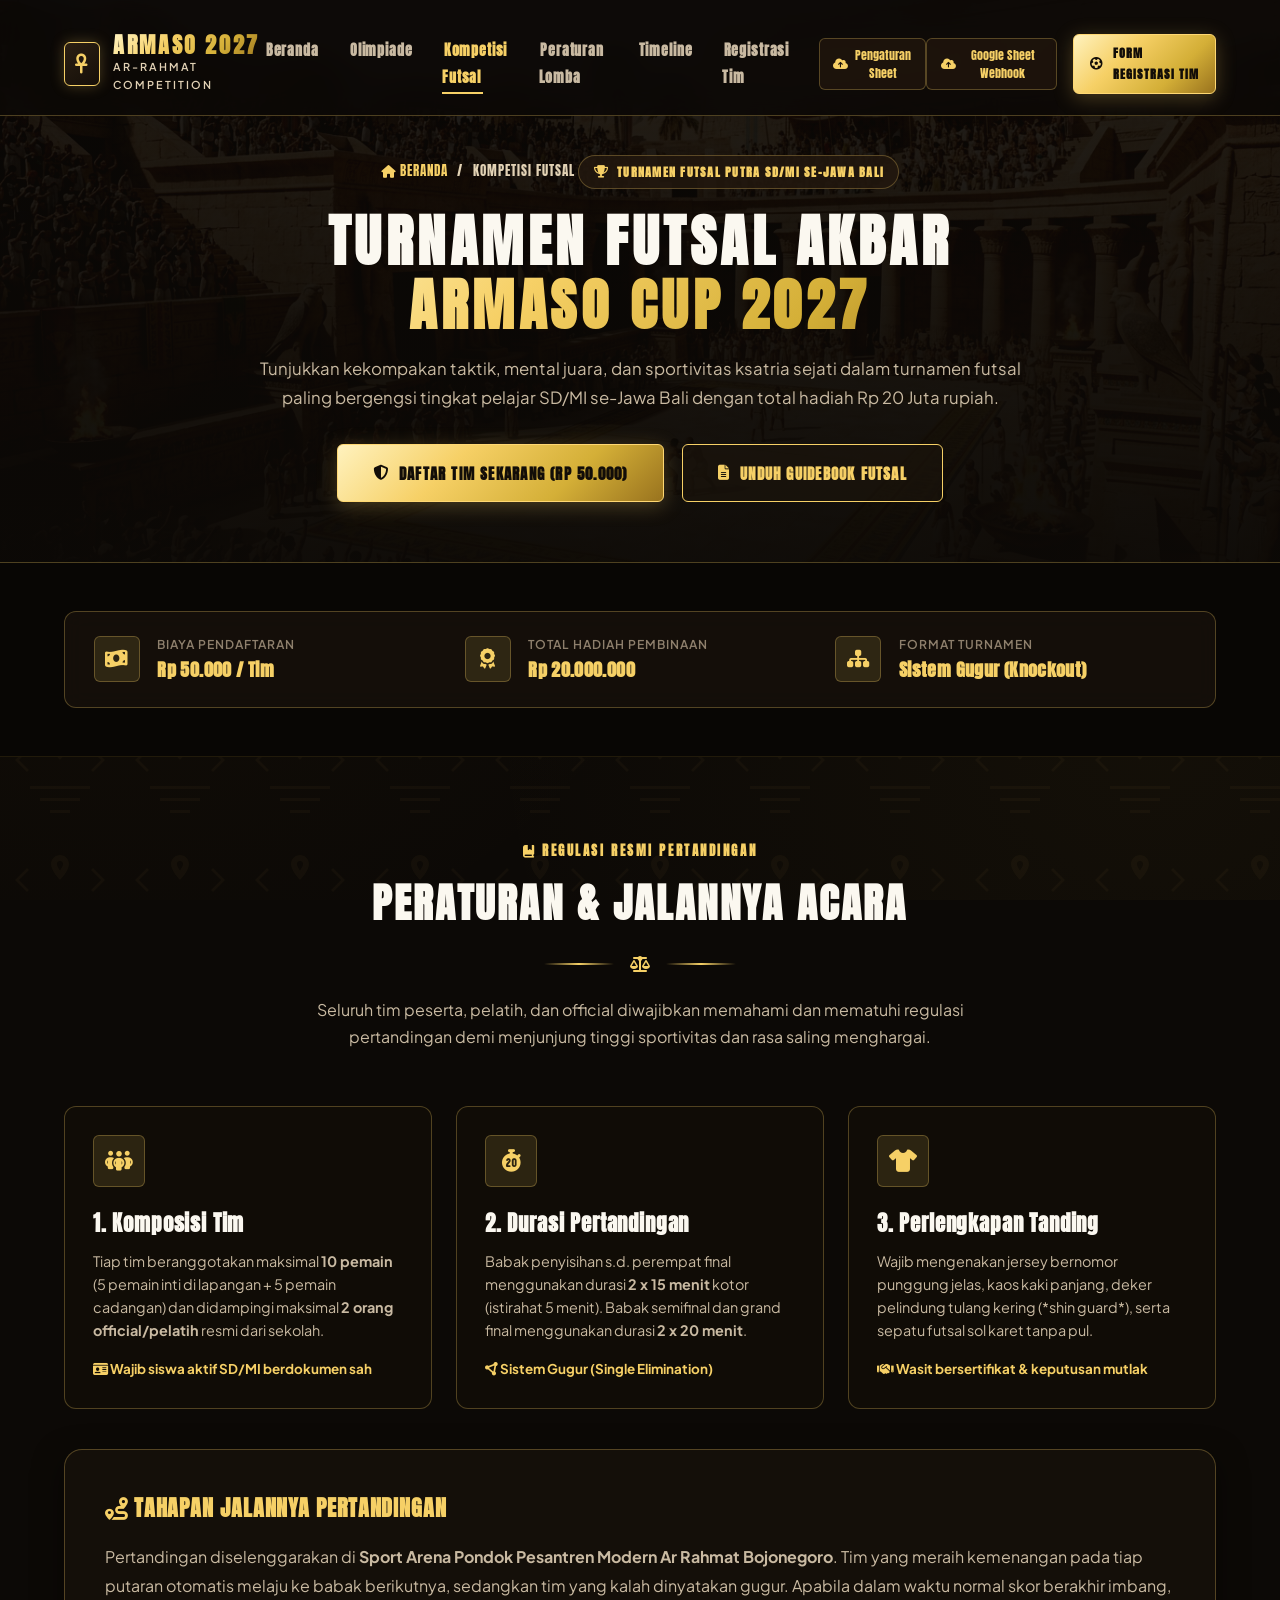
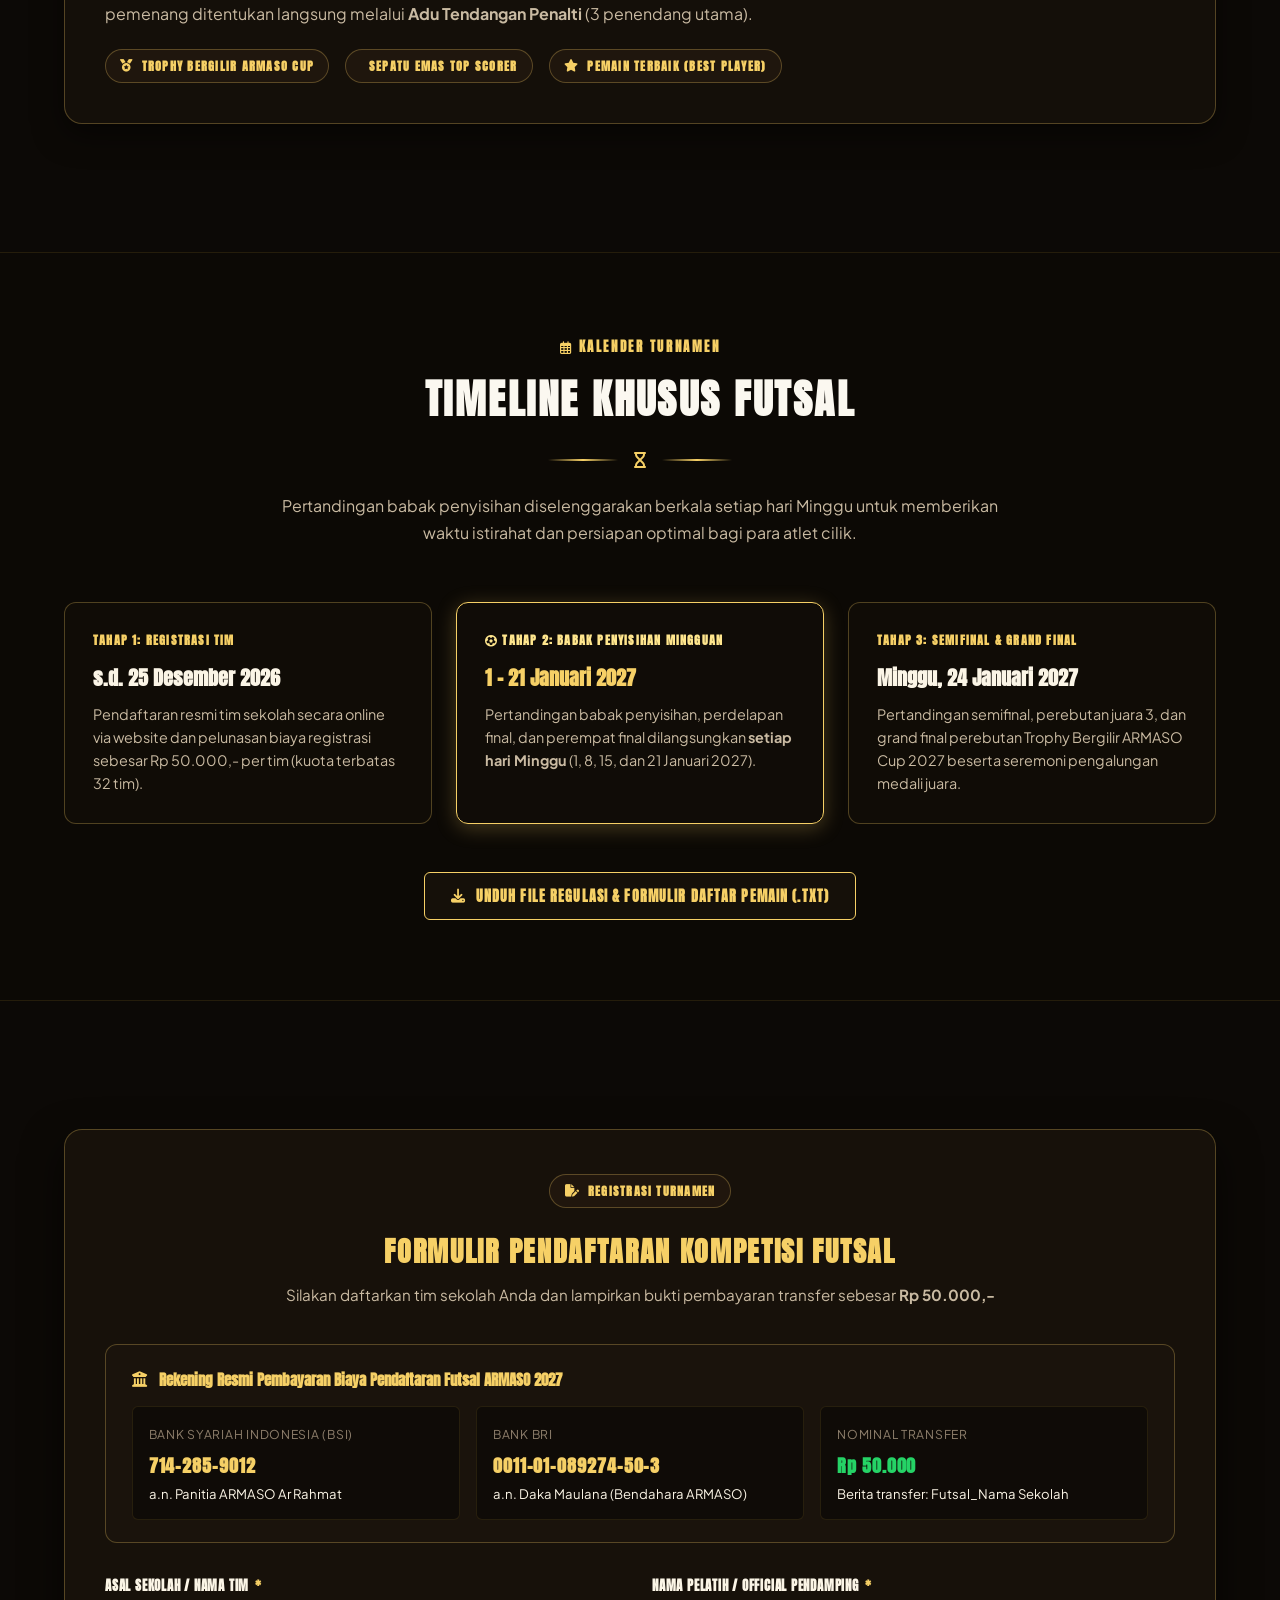
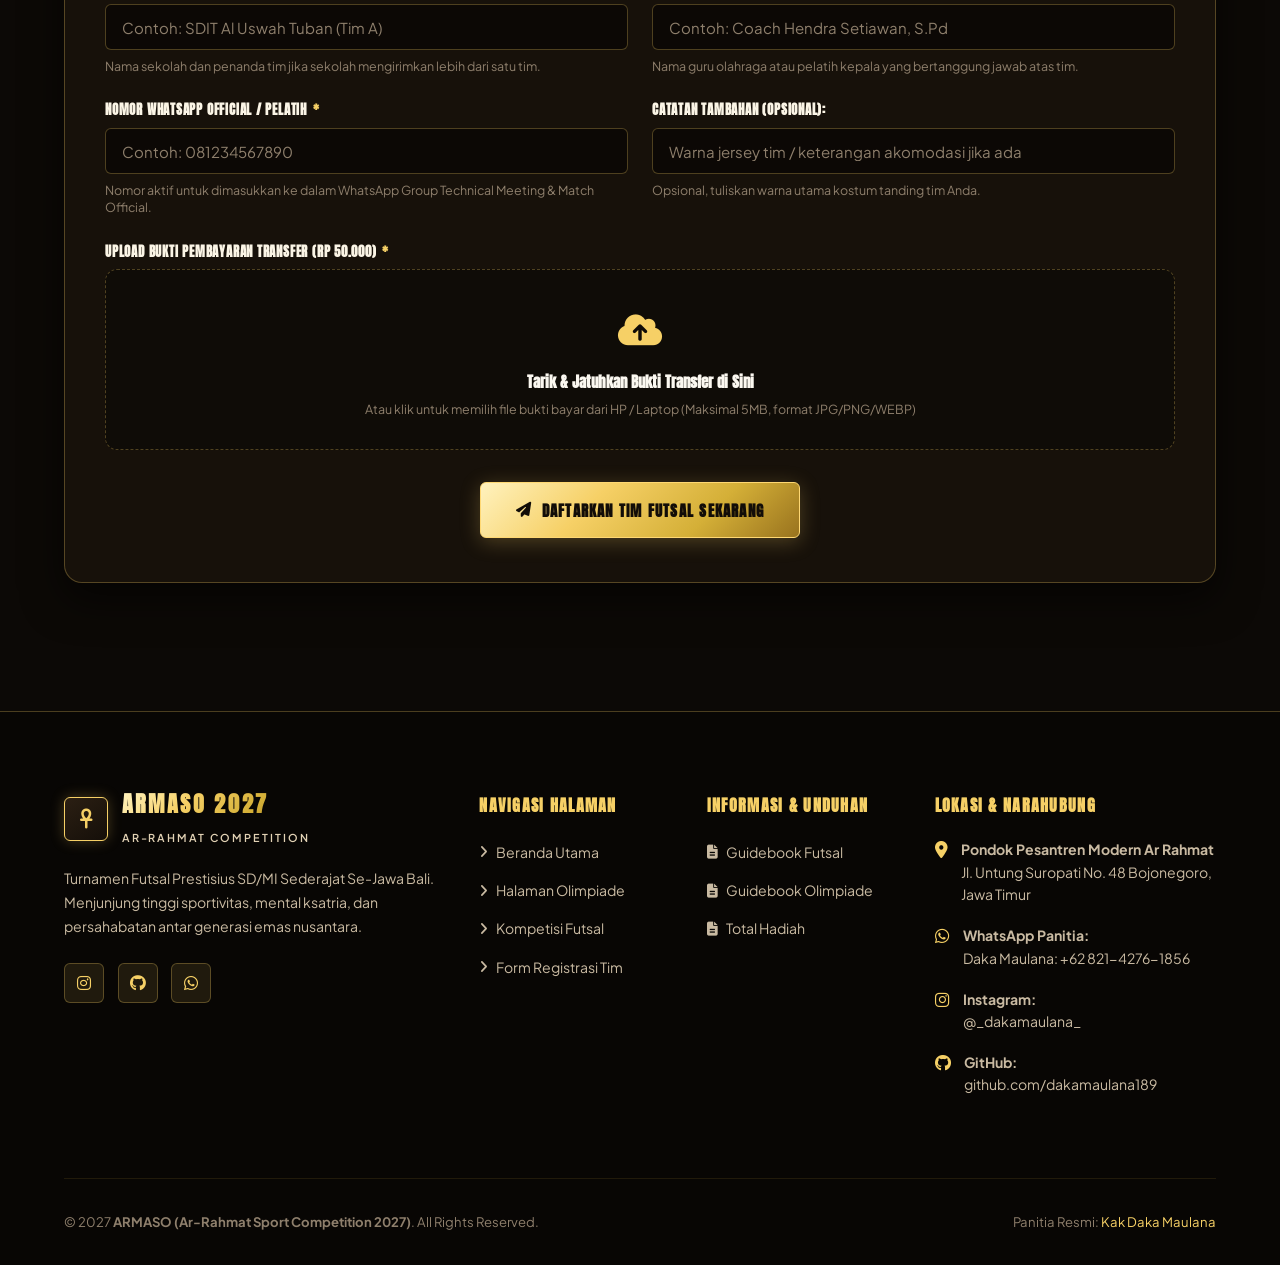
==== commit 5a7f2bb7: "fix update navbar and add anton font" ====
--- a/futsal.html
+++ b/futsal.html
@@ -13,9 +13,10 @@
   <!-- Favicon -->
   <link rel="icon" type="image/svg+xml" href="data:image/svg+xml,<svg xmlns='http://www.w3.org/2000/svg' viewBox='0 0 24 24' fill='%23f6d066'><path d='M12 2L1 21h22L12 2zm0 4.5l6.5 11.5h-13L12 6.5z'/></svg>">
   
-  <!-- Google Fonts: Cinzel & Plus Jakarta Sans -->
+  <!-- Google Fonts: Anton, Cinzel & Plus Jakarta Sans -->
   <link rel="preconnect" href="https://fonts.googleapis.com">
   <link rel="preconnect" href="https://fonts.gstatic.com" crossorigin>
+  <link href="https://fonts.googleapis.com/css2?family=Anton&display=swap" rel="stylesheet">
   <link href="https://fonts.googleapis.com/css2?family=Cinzel+Decorative:wght@700;900&family=Cinzel:wght@600;700;800;900&family=Plus+Jakarta+Sans:wght@300;400;500;600;700;800&display=swap" rel="stylesheet">
   
   <!-- FontAwesome 6 Icons -->
--- a/css/style.css
+++ b/css/style.css
@@ -4,7 +4,7 @@
    Pondok Pesantren Modern Ar Rahmat Bojonegoro, Jawa Timur
    ========================================================================== */
 
-@import url('https://fonts.googleapis.com/css2?family=Cinzel+Decorative:wght@700;900&family=Cinzel:wght@500;600;700;800;900&family=Plus+Jakarta+Sans:wght@300;400;500;600;700;800&display=swap');
+@import url('https://fonts.googleapis.com/css2?family=Anton&family=Cinzel+Decorative:wght@700;900&family=Cinzel:wght@500;600;700;800;900&family=Plus+Jakarta+Sans:wght@300;400;500;600;700;800&display=swap');
 
 :root {
   /* Classic & Majestic Egyptian Color Palette */
@@ -43,8 +43,8 @@
   --border-sand: rgba(142, 127, 108, 0.2);
 
   /* Typography Families */
-  --font-royal: 'Cinzel Decorative', 'Cinzel', serif;
-  --font-heading: 'Cinzel', serif;
+  --font-royal: 'Anton', 'Cinzel Decorative', serif;
+  --font-heading: 'Anton', 'Cinzel', sans-serif;
   --font-body: 'Plus Jakarta Sans', -apple-system, BlinkMacSystemFont, 'Segoe UI', Roboto, sans-serif;
 
   /* Spacing & Radii */
@@ -87,6 +87,20 @@
     radial-gradient(circle at 10% 40%, rgba(161, 119, 25, 0.05) 0%, transparent 50%),
     radial-gradient(circle at 90% 80%, rgba(212, 175, 55, 0.04) 0%, transparent 50%);
   background-attachment: fixed;
+}
+
+/* Base Headings & Titles Typography (Font: Anton) */
+h1, h2, h3, h4, h5, h6,
+.hero-title-main,
+.section-title,
+.brand-title,
+.subject-title,
+.tier-name,
+.modal-title,
+.form-header h3,
+.footer-col-title {
+  font-family: 'Anton', sans-serif;
+  letter-spacing: 0.04em;
 }
 
 /* Subtle Ancient Egyptian Hieroglyphic Background Texture (Lightweight SVG) */
@@ -132,7 +146,7 @@
   backdrop-filter: blur(14px);
   -webkit-backdrop-filter: blur(14px);
   border-bottom: 1px solid var(--border-gold);
-  transition: background var(--transition-normal), box-shadow var(--transition-normal);
+  transition: background var(--transition-normal), box-shadow var(--transition-normal), padding var(--transition-normal);
 }
 
 .navbar.scrolled {
@@ -1022,6 +1036,8 @@
   align-items: center;
   gap: 0.9rem;
   overflow: hidden;
+  min-width: 0;
+  flex: 1;
 }
 
 .file-preview-thumb {
@@ -1036,6 +1052,8 @@
   display: flex;
   flex-direction: column;
   overflow: hidden;
+  min-width: 0;
+  flex: 1;
 }
 
 .file-name {
@@ -1045,7 +1063,9 @@
   white-space: nowrap;
   overflow: hidden;
   text-overflow: ellipsis;
-  max-width: 260px;
+  max-width: 100%;
+  min-width: 0;
+  word-break: break-all;
 }
 
 .file-size {
@@ -1450,6 +1470,27 @@
 .footer-bottom a {
   color: var(--gold-primary);
   text-decoration: none;
+}
+
+/* ==========================================================================
+   DESKTOP NAVBAR & HEADER ADJUSTMENTS (>= 992px)
+   Turunkan posisi navbar agar tidak menempel / nabrak batas atas browser
+   ========================================================================== */
+@media (min-width: 992px) {
+  .navbar {
+    padding-top: 25px;
+    padding-bottom: 12px;
+  }
+
+  .navbar.scrolled {
+    padding-top: 15px;
+    padding-bottom: 8px;
+  }
+
+  .hero-section,
+  .subpage-hero {
+    padding-top: 155px;
+  }
 }
 
 /* ==========================================================================
@@ -1512,6 +1553,68 @@
   }
 }
 
+/* Responsive Styling for Mobile Devices (< 768px) */
+@media (max-width: 768px) {
+  /* Card Biaya Pendaftaran & Total Hadiah Pembinaan (Tier Cards) */
+  .tier-metric-box {
+    padding: 1.15rem 1.25rem;
+  }
+
+  .metric-row {
+    flex-direction: column;
+    align-items: flex-start;
+    justify-content: flex-start;
+    gap: 0.35rem;
+    margin-bottom: 1rem;
+  }
+
+  .metric-row:last-child {
+    margin-bottom: 0;
+    padding-top: 1rem;
+    border-top: 1px dashed var(--border-subtle);
+  }
+
+  .metric-title {
+    font-size: 0.8rem;
+    color: var(--papyrus-muted);
+    letter-spacing: 0.06em;
+  }
+
+  .metric-value-huge {
+    font-size: 1.35rem;
+    line-height: 1.2;
+  }
+
+  /* Highlights Banner Cards (Biaya Pendaftaran & Total Hadiah) */
+  .hero-highlights-strip {
+    grid-template-columns: 1fr;
+    padding: 1.15rem 1.25rem;
+    gap: 1rem;
+  }
+
+  .highlight-item {
+    display: flex;
+    align-items: flex-start;
+    gap: 0.85rem;
+  }
+
+  .highlight-item > div {
+    display: flex;
+    flex-direction: column;
+    gap: 0.25rem;
+  }
+
+  .highlight-label {
+    font-size: 0.74rem;
+  }
+
+  .highlight-value {
+    font-size: 1.05rem;
+    line-height: 1.3;
+    word-break: break-word;
+  }
+}
+
 @media (max-width: 640px) {
   .hero-title-main {
     font-size: 2.1rem;
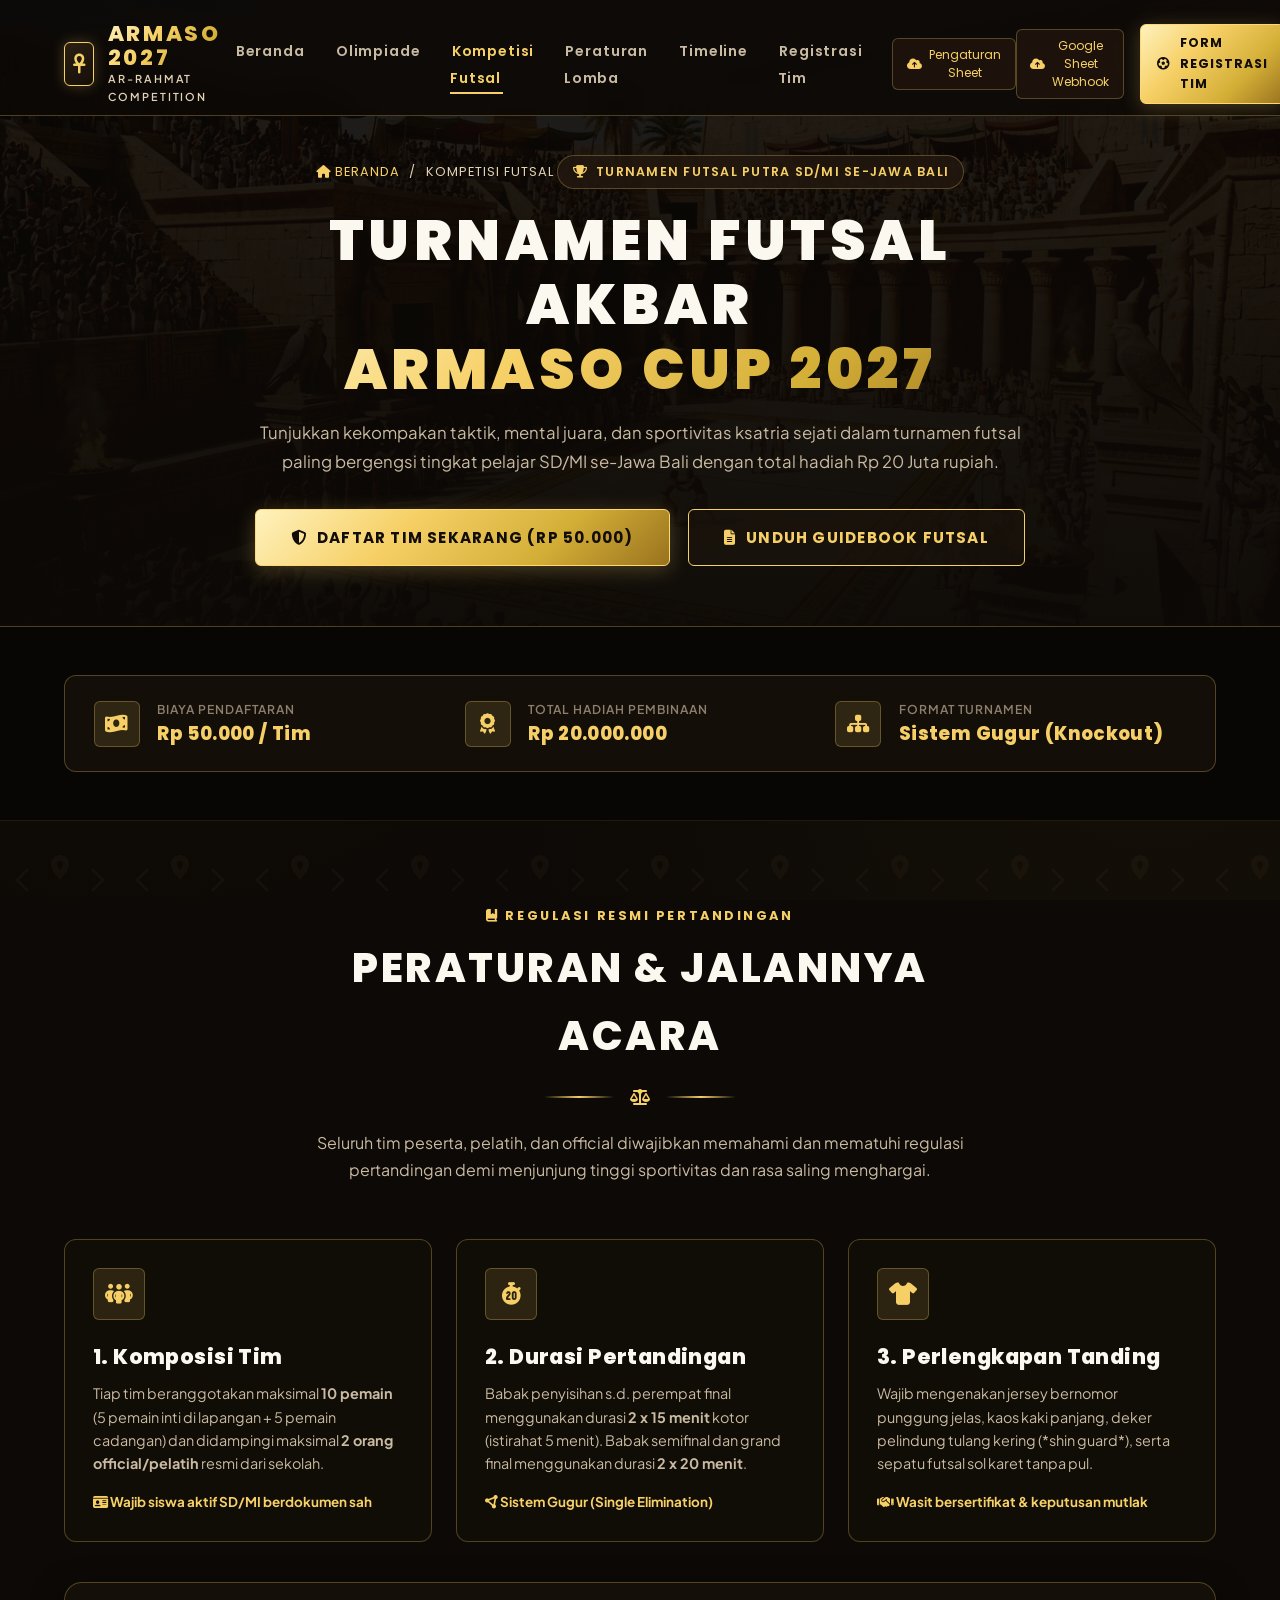
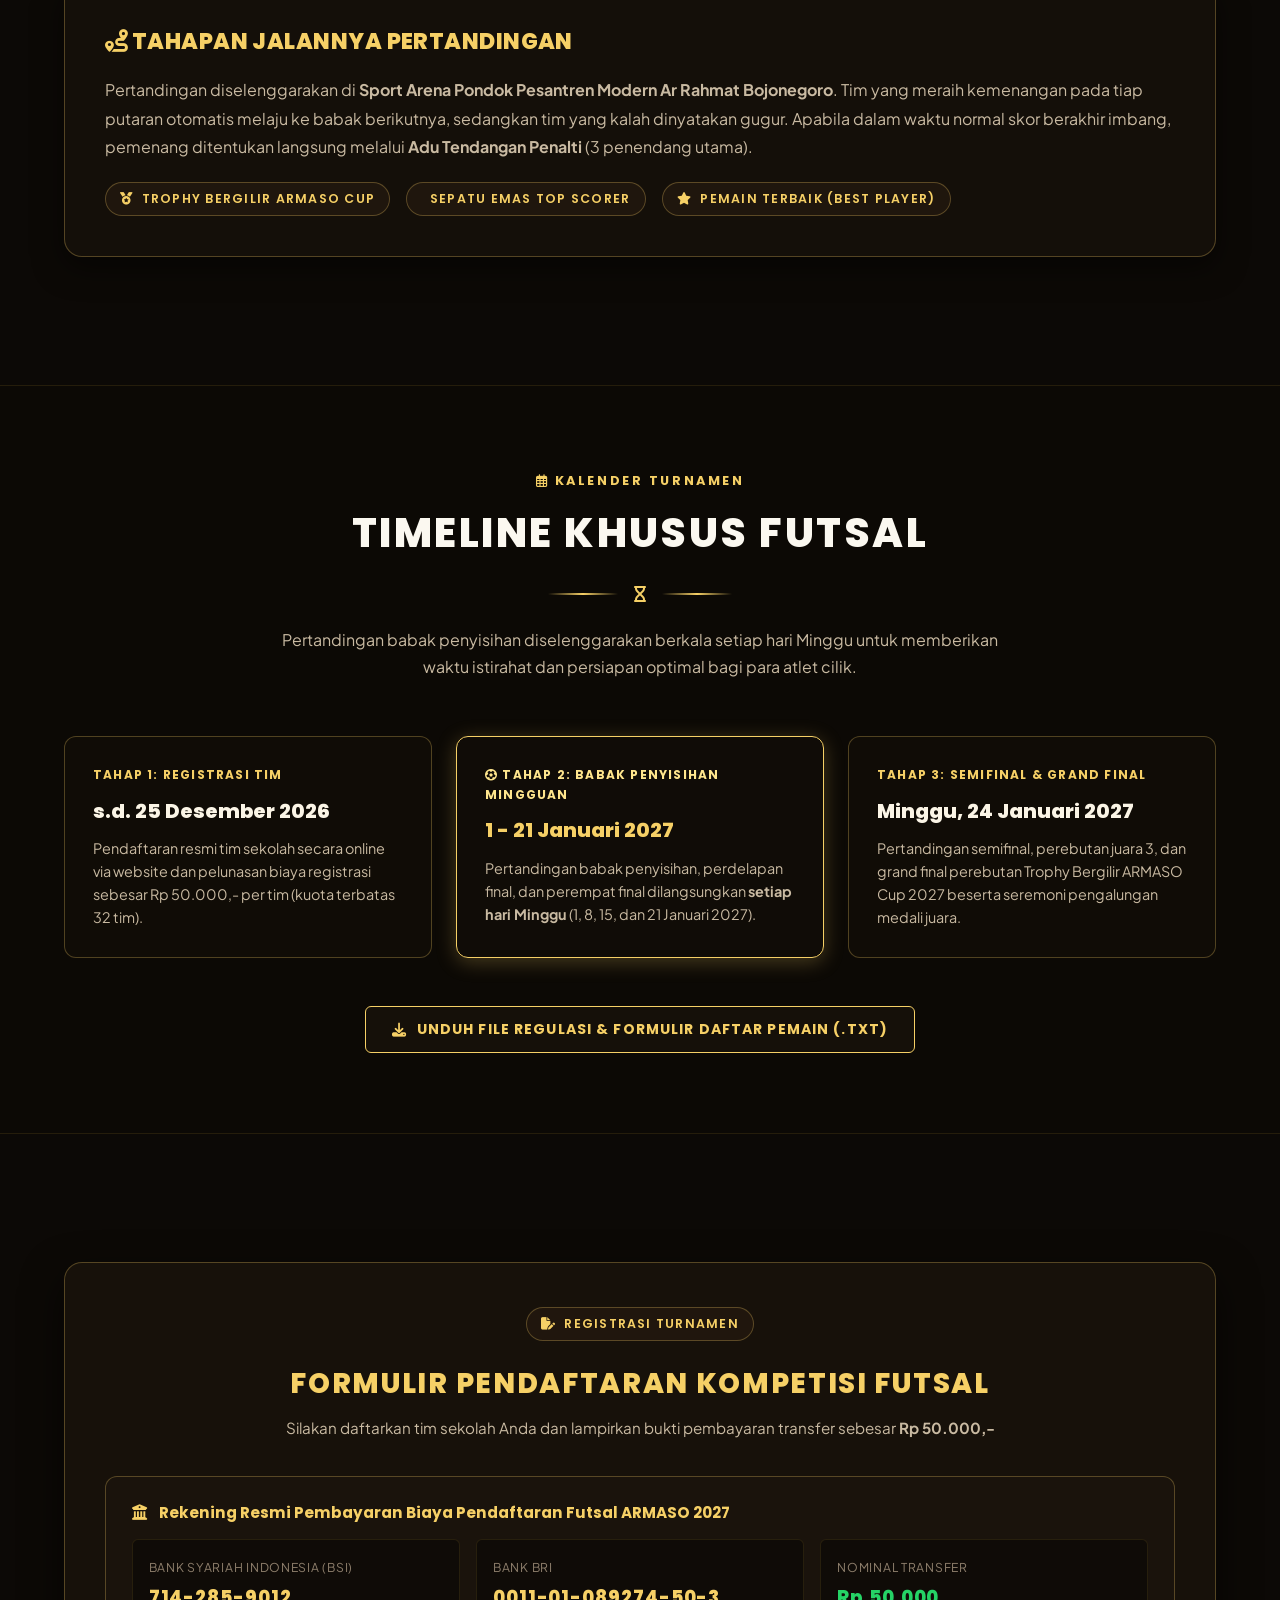
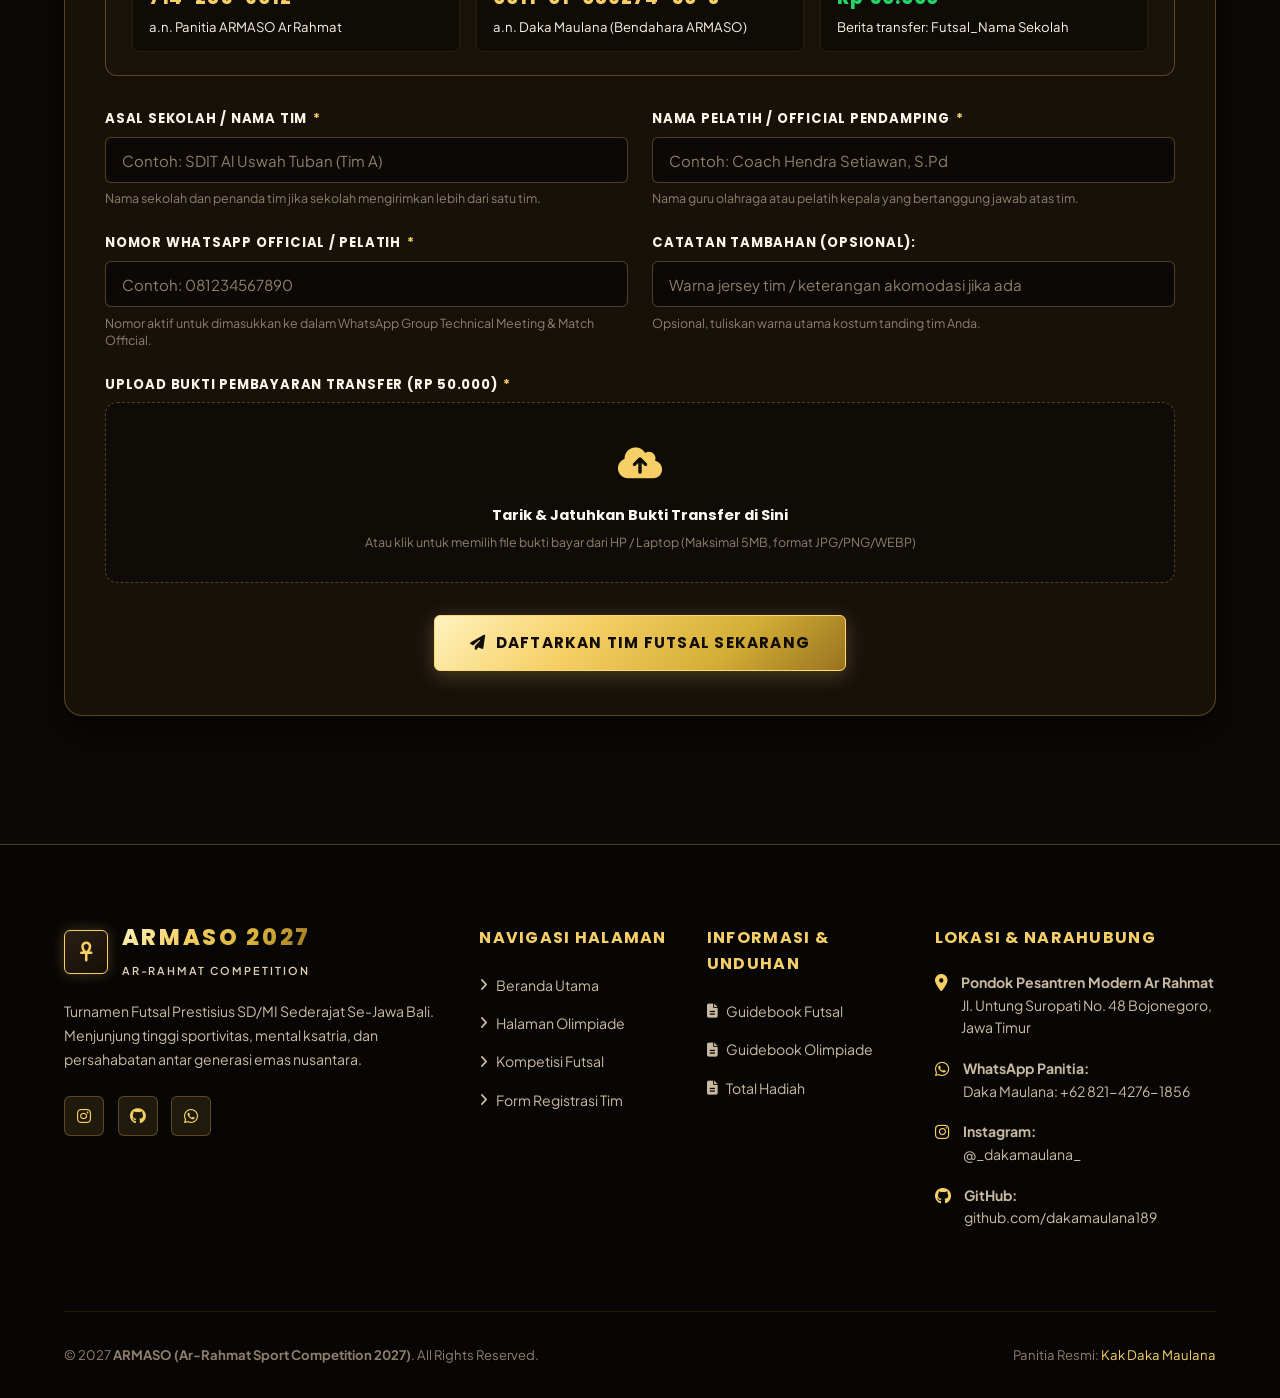
==== commit 6d263c12: "fix database SQL and change font ANTON to Poppis" ====
--- a/futsal.html
+++ b/futsal.html
@@ -13,10 +13,10 @@
   <!-- Favicon -->
   <link rel="icon" type="image/svg+xml" href="data:image/svg+xml,<svg xmlns='http://www.w3.org/2000/svg' viewBox='0 0 24 24' fill='%23f6d066'><path d='M12 2L1 21h22L12 2zm0 4.5l6.5 11.5h-13L12 6.5z'/></svg>">
   
-  <!-- Google Fonts: Anton, Cinzel & Plus Jakarta Sans -->
+  <!-- Google Fonts: Poppins, Cinzel & Plus Jakarta Sans -->
   <link rel="preconnect" href="https://fonts.googleapis.com">
   <link rel="preconnect" href="https://fonts.gstatic.com" crossorigin>
-  <link href="https://fonts.googleapis.com/css2?family=Anton&display=swap" rel="stylesheet">
+  <link href="https://fonts.googleapis.com/css2?family=Poppins:wght@400;500;600;700;800;900&display=swap" rel="stylesheet">
   <link href="https://fonts.googleapis.com/css2?family=Cinzel+Decorative:wght@700;900&family=Cinzel:wght@600;700;800;900&family=Plus+Jakarta+Sans:wght@300;400;500;600;700;800&display=swap" rel="stylesheet">
   
   <!-- FontAwesome 6 Icons -->
@@ -573,6 +573,7 @@
   </div>
 
   <!-- Scripts -->
+  <script src="https://cdn.jsdelivr.net/npm/@supabase/supabase-js@2"></script>
   <script src="js/app.js"></script>
   <script src="js/registration.js"></script>
   <script>
--- a/css/style.css
+++ b/css/style.css
@@ -4,7 +4,7 @@
    Pondok Pesantren Modern Ar Rahmat Bojonegoro, Jawa Timur
    ========================================================================== */
 
-@import url('https://fonts.googleapis.com/css2?family=Anton&family=Cinzel+Decorative:wght@700;900&family=Cinzel:wght@500;600;700;800;900&family=Plus+Jakarta+Sans:wght@300;400;500;600;700;800&display=swap');
+@import url('https://fonts.googleapis.com/css2?family=Poppins:wght@400;500;600;700;800;900&family=Cinzel+Decorative:wght@700;900&family=Cinzel:wght@500;600;700;800;900&family=Plus+Jakarta+Sans:wght@300;400;500;600;700;800&display=swap');
 
 :root {
   /* Classic & Majestic Egyptian Color Palette */
@@ -43,8 +43,8 @@
   --border-sand: rgba(142, 127, 108, 0.2);
 
   /* Typography Families */
-  --font-royal: 'Anton', 'Cinzel Decorative', serif;
-  --font-heading: 'Anton', 'Cinzel', sans-serif;
+  --font-royal: 'Poppins', 'Cinzel Decorative', serif;
+  --font-heading: 'Poppins', sans-serif;
   --font-body: 'Plus Jakarta Sans', -apple-system, BlinkMacSystemFont, 'Segoe UI', Roboto, sans-serif;
 
   /* Spacing & Radii */
@@ -89,7 +89,7 @@
   background-attachment: fixed;
 }
 
-/* Base Headings & Titles Typography (Font: Anton) */
+/* Base Headings & Titles Typography (Font: Poppins) */
 h1, h2, h3, h4, h5, h6,
 .hero-title-main,
 .section-title,
@@ -99,8 +99,9 @@
 .modal-title,
 .form-header h3,
 .footer-col-title {
-  font-family: 'Anton', sans-serif;
-  letter-spacing: 0.04em;
+  font-family: 'Poppins', sans-serif;
+  font-weight: 800;
+  letter-spacing: 0.02em;
 }
 
 /* Subtle Ancient Egyptian Hieroglyphic Background Texture (Lightweight SVG) */
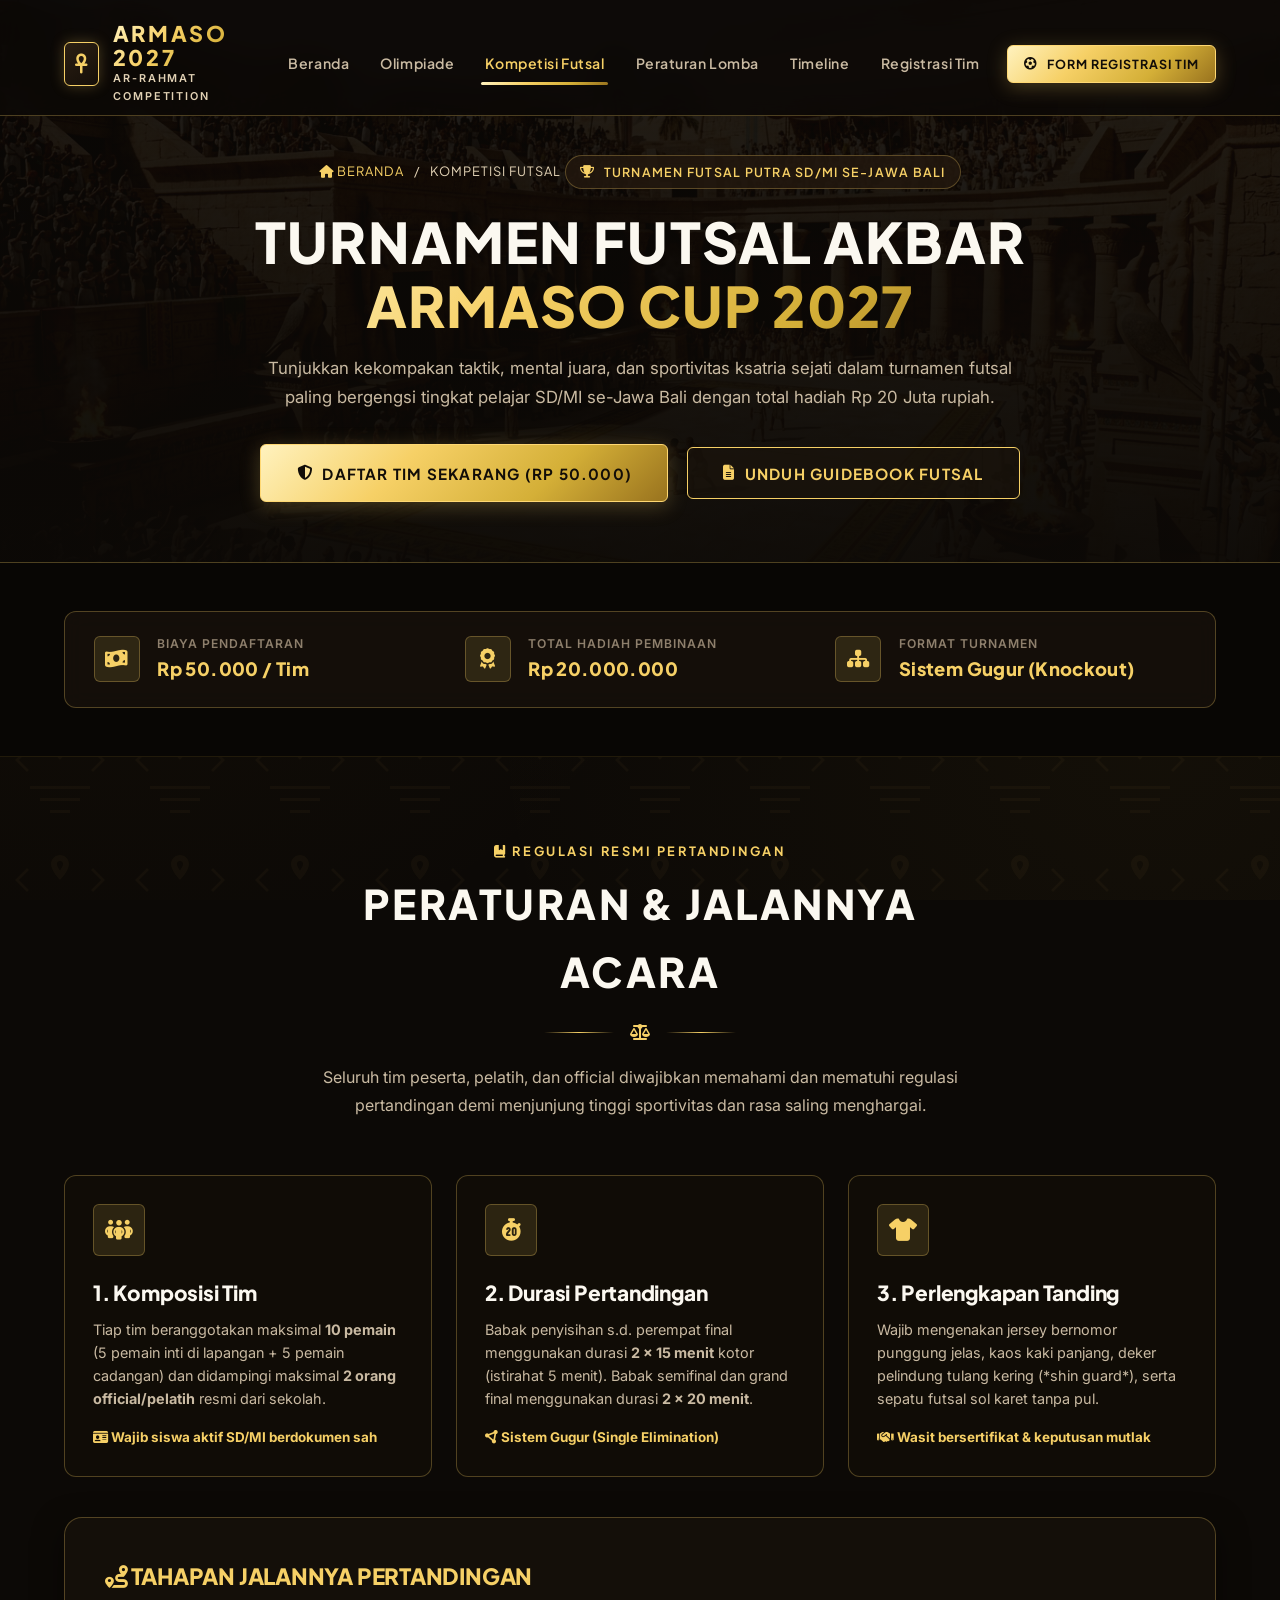
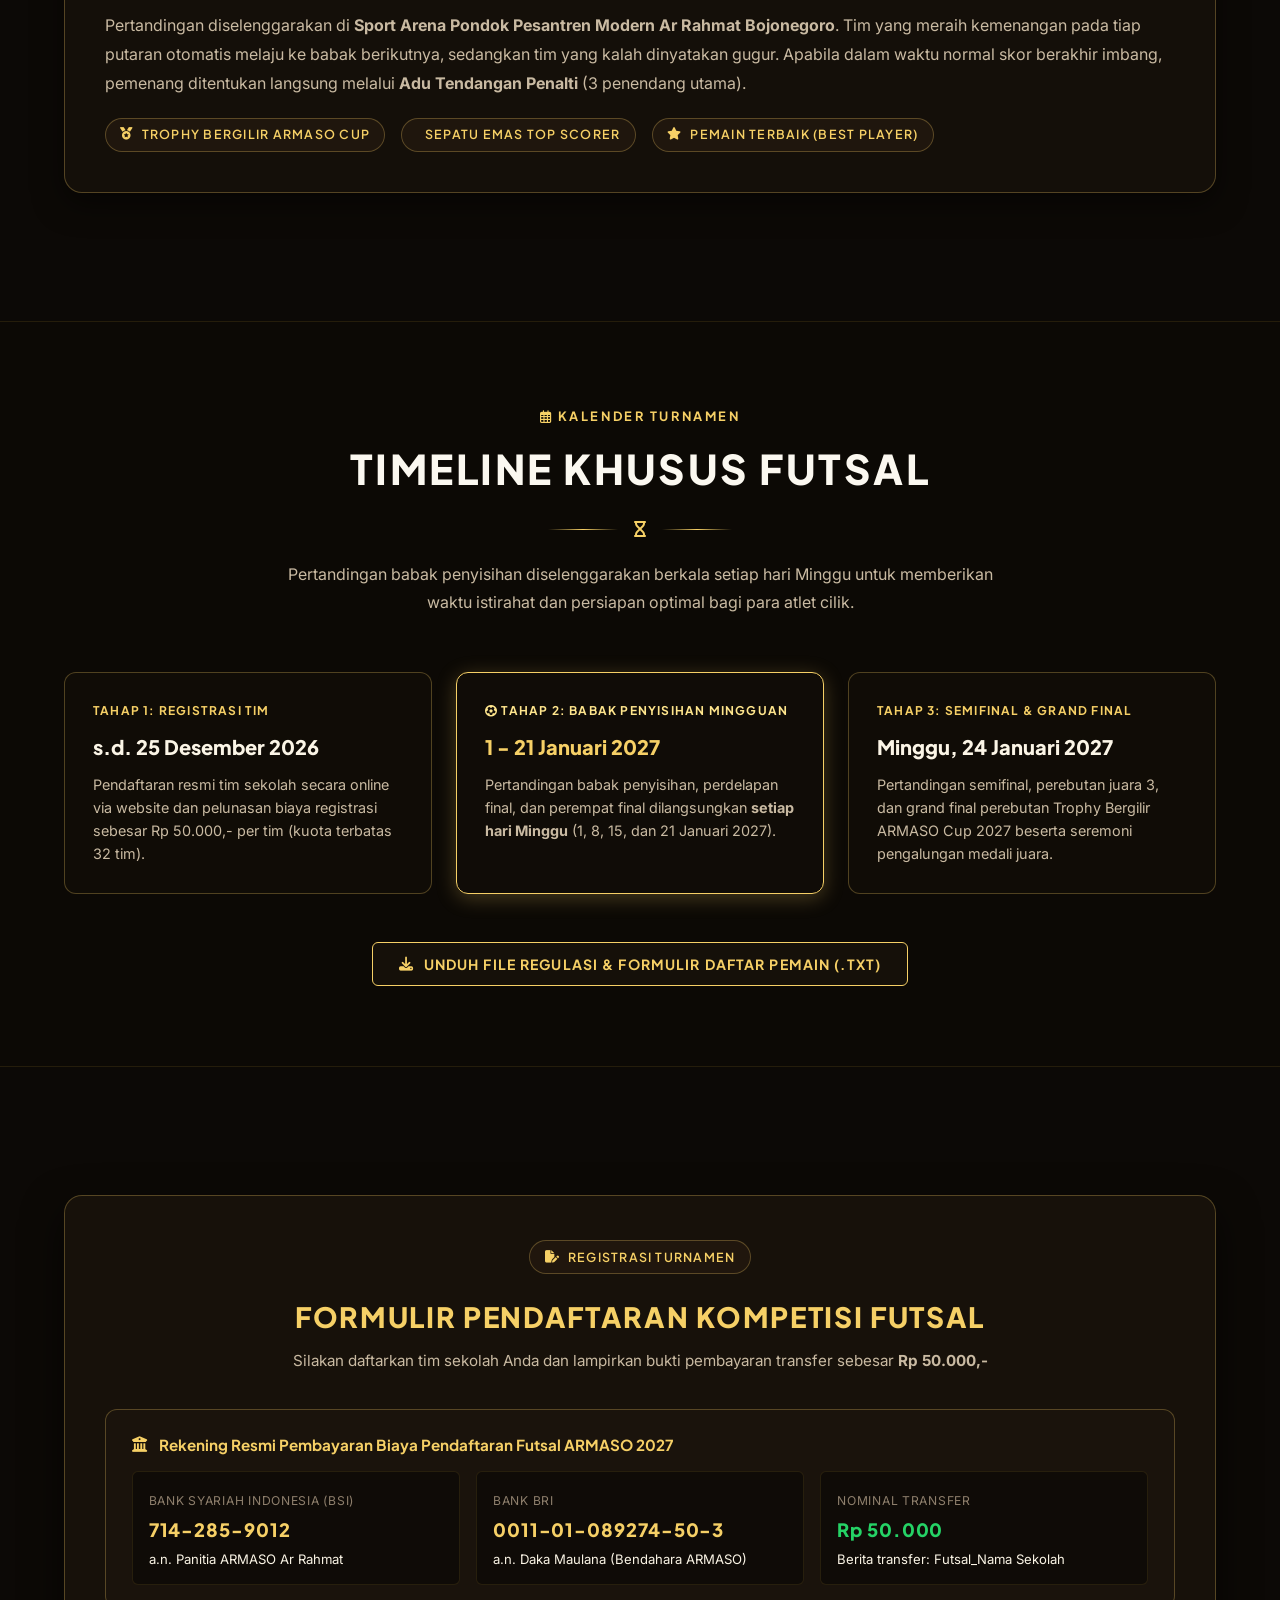
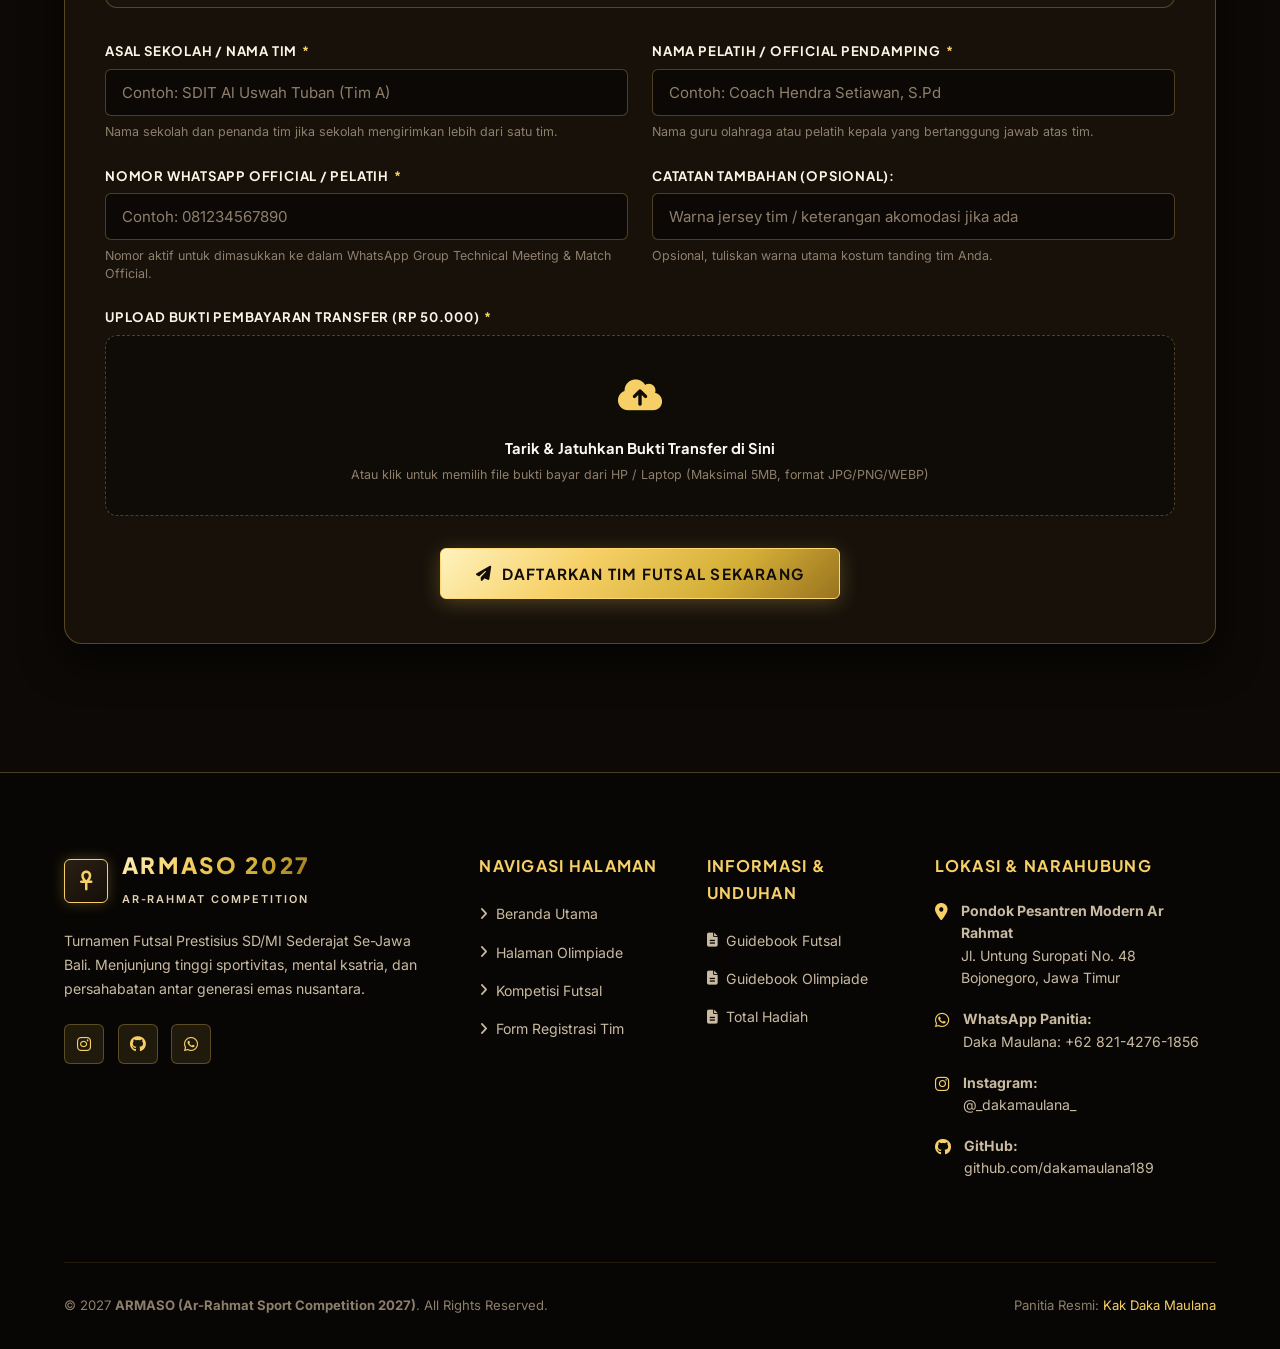
==== commit c9116f76: "fix bug" ====
--- a/futsal.html
+++ b/futsal.html
@@ -13,11 +13,10 @@
   <!-- Favicon -->
   <link rel="icon" type="image/svg+xml" href="data:image/svg+xml,<svg xmlns='http://www.w3.org/2000/svg' viewBox='0 0 24 24' fill='%23f6d066'><path d='M12 2L1 21h22L12 2zm0 4.5l6.5 11.5h-13L12 6.5z'/></svg>">
   
-  <!-- Google Fonts: Poppins, Cinzel & Plus Jakarta Sans -->
+  <!-- Google Fonts: Plus Jakarta Sans & Inter -->
   <link rel="preconnect" href="https://fonts.googleapis.com">
   <link rel="preconnect" href="https://fonts.gstatic.com" crossorigin>
-  <link href="https://fonts.googleapis.com/css2?family=Poppins:wght@400;500;600;700;800;900&display=swap" rel="stylesheet">
-  <link href="https://fonts.googleapis.com/css2?family=Cinzel+Decorative:wght@700;900&family=Cinzel:wght@600;700;800;900&family=Plus+Jakarta+Sans:wght@300;400;500;600;700;800&display=swap" rel="stylesheet">
+  <link href="https://fonts.googleapis.com/css2?family=Inter:wght@300;400;500;600;700&family=Plus+Jakarta+Sans:wght@500;600;700;800;900&display=swap" rel="stylesheet">
   
   <!-- FontAwesome 6 Icons -->
   <link rel="stylesheet" href="https://cdnjs.cloudflare.com/ajax/libs/font-awesome/6.5.1/css/all.min.css">
@@ -55,19 +54,10 @@
             <li><a href="#peraturan" class="nav-link">Peraturan Lomba</a></li>
             <li><a href="#timeline" class="nav-link">Timeline</a></li>
             <li><a href="#daftar" class="nav-link">Registrasi Tim</a></li>
-            
-            <li class="nav-actions-mobile">
-              <button type="button" class="btn-admin-config" id="btn-open-gas-mobile">
-                <i class="fa-solid fa-cloud-arrow-up"></i> Pengaturan Sheet
-              </button>
-            </li>
           </ul>
         </nav>
 
         <div class="nav-actions">
-          <button type="button" class="btn-admin-config" id="btn-open-gas-config" title="Konfigurasi URL Google Apps Script Webhook">
-            <i class="fa-solid fa-cloud-arrow-up"></i> Google Sheet Webhook
-          </button>
           <a href="#daftar" class="btn btn-gold btn-sm">
             <i class="fa-solid fa-futbol"></i> Form Registrasi Tim
           </a>
--- a/css/style.css
+++ b/css/style.css
@@ -4,7 +4,7 @@
    Pondok Pesantren Modern Ar Rahmat Bojonegoro, Jawa Timur
    ========================================================================== */
 
-@import url('https://fonts.googleapis.com/css2?family=Poppins:wght@400;500;600;700;800;900&family=Cinzel+Decorative:wght@700;900&family=Cinzel:wght@500;600;700;800;900&family=Plus+Jakarta+Sans:wght@300;400;500;600;700;800&display=swap');
+@import url('https://fonts.googleapis.com/css2?family=Inter:wght@300;400;500;600;700&family=Plus+Jakarta+Sans:wght@500;600;700;800;900&display=swap');
 
 :root {
   /* Classic & Majestic Egyptian Color Palette */
@@ -43,9 +43,9 @@
   --border-sand: rgba(142, 127, 108, 0.2);
 
   /* Typography Families */
-  --font-royal: 'Poppins', 'Cinzel Decorative', serif;
-  --font-heading: 'Poppins', sans-serif;
-  --font-body: 'Plus Jakarta Sans', -apple-system, BlinkMacSystemFont, 'Segoe UI', Roboto, sans-serif;
+  --font-royal: 'Plus Jakarta Sans', -apple-system, BlinkMacSystemFont, 'Segoe UI', sans-serif;
+  --font-heading: 'Plus Jakarta Sans', -apple-system, BlinkMacSystemFont, 'Segoe UI', sans-serif;
+  --font-body: 'Inter', -apple-system, BlinkMacSystemFont, 'Segoe UI', Roboto, sans-serif;
 
   /* Spacing & Radii */
   --radius-sm: 6px;
@@ -89,7 +89,7 @@
   background-attachment: fixed;
 }
 
-/* Base Headings & Titles Typography (Font: Poppins) */
+/* Base Headings & Titles Typography (Font: Plus Jakarta Sans) */
 h1, h2, h3, h4, h5, h6,
 .hero-title-main,
 .section-title,
@@ -98,10 +98,28 @@
 .tier-name,
 .modal-title,
 .form-header h3,
-.footer-col-title {
-  font-family: 'Poppins', sans-serif;
+.footer-col-title,
+.contact-card-title,
+.btn {
+  font-family: var(--font-heading);
   font-weight: 800;
-  letter-spacing: 0.02em;
+  letter-spacing: -0.01em;
+}
+
+/* Regular Body, Paragraphs, Form Labels & Inputs (Font: Inter) */
+p,
+.hero-description,
+.hero-subtitle-tagline,
+.section-subtitle,
+.form-control,
+.form-label,
+.form-help,
+.highlight-label,
+.tier-description,
+.footer-about-text,
+.footer-links a,
+.footer-contact-item {
+  font-family: var(--font-body);
 }
 
 /* Subtle Ancient Egyptian Hieroglyphic Background Texture (Lightweight SVG) */
@@ -159,7 +177,9 @@
   display: flex;
   align-items: center;
   justify-content: space-between;
+  gap: 1.5rem;
   height: 78px;
+  width: 100%;
 }
 
 /* Brand Logo */
@@ -219,31 +239,48 @@
 .nav-menu {
   display: flex;
   align-items: center;
-  gap: 1.85rem;
+  gap: clamp(1rem, 1.8vw, 1.75rem);
   list-style: none;
+  margin: 0;
+  padding: 0;
+}
+
+.nav-menu li {
+  list-style: none;
+  display: flex;
+  align-items: center;
+  margin: 0;
+  padding: 0;
 }
 
 .nav-link {
+  display: inline-block;
   font-family: var(--font-heading);
   font-size: 0.88rem;
   font-weight: 600;
-  letter-spacing: 0.06em;
+  letter-spacing: 0.04em;
   color: var(--text-secondary);
   text-decoration: none;
-  transition: color var(--transition-fast), border-color var(--transition-fast);
-  padding: 0.4rem 0.1rem;
+  transition: color var(--transition-fast);
+  padding: 0.45rem 0.25rem;
   position: relative;
+  white-space: nowrap;
 }
 
 .nav-link::after {
   content: '';
   position: absolute;
-  bottom: 0;
+  bottom: -2px;
   left: 0;
-  width: 0;
-  height: 2px;
-  background: var(--gold-primary);
-  transition: width var(--transition-normal);
+  width: 100%;
+  height: 2.5px;
+  background: var(--gold-gradient);
+  border-radius: 999px;
+  transform: scaleX(0);
+  transform-origin: center;
+  opacity: 0;
+  transition: transform var(--transition-normal), opacity var(--transition-fast);
+  pointer-events: none;
 }
 
 .nav-link:hover,
@@ -253,13 +290,15 @@
 
 .nav-link:hover::after,
 .nav-link.active::after {
-  width: 100%;
+  transform: scaleX(1);
+  opacity: 1;
 }
 
 .nav-actions {
   display: flex;
   align-items: center;
-  gap: 1rem;
+  gap: 0.75rem;
+  flex-shrink: 0;
 }
 
 .btn-admin-config {
@@ -425,7 +464,14 @@
 .hero-content {
   position: relative;
   z-index: 2;
-  max-width: 860px;
+  max-width: 920px;
+  margin: 0 auto;
+  text-align: center;
+}
+
+.hero-content .badge-egypt {
+  margin-left: auto;
+  margin-right: auto;
 }
 
 .hero-title-main {
@@ -433,7 +479,7 @@
   font-size: clamp(2.2rem, 5.2vw, 4rem);
   font-weight: 900;
   line-height: 1.15;
-  letter-spacing: 0.08em;
+  letter-spacing: 0.02em;
   margin-bottom: 1rem;
   text-transform: uppercase;
 }
@@ -450,23 +496,25 @@
   font-size: 1.15rem;
   font-weight: 600;
   color: var(--papyrus-cream);
-  letter-spacing: 0.06em;
-  margin-bottom: 1.25rem;
+  letter-spacing: 0.04em;
+  margin: 0 auto 1.25rem;
 }
 
 .hero-description {
   font-size: 1.05rem;
   color: var(--text-secondary);
   line-height: 1.75;
-  margin-bottom: 2rem;
-  max-width: 740px;
+  margin: 0 auto 2.25rem;
+  max-width: 780px;
 }
 
 .hero-cta-group {
   display: flex;
   flex-wrap: wrap;
+  justify-content: center;
+  align-items: center;
   gap: 1.15rem;
-  margin-bottom: 2.75rem;
+  margin-bottom: 3rem;
 }
 
 /* Hero Key Highlights Banner */
